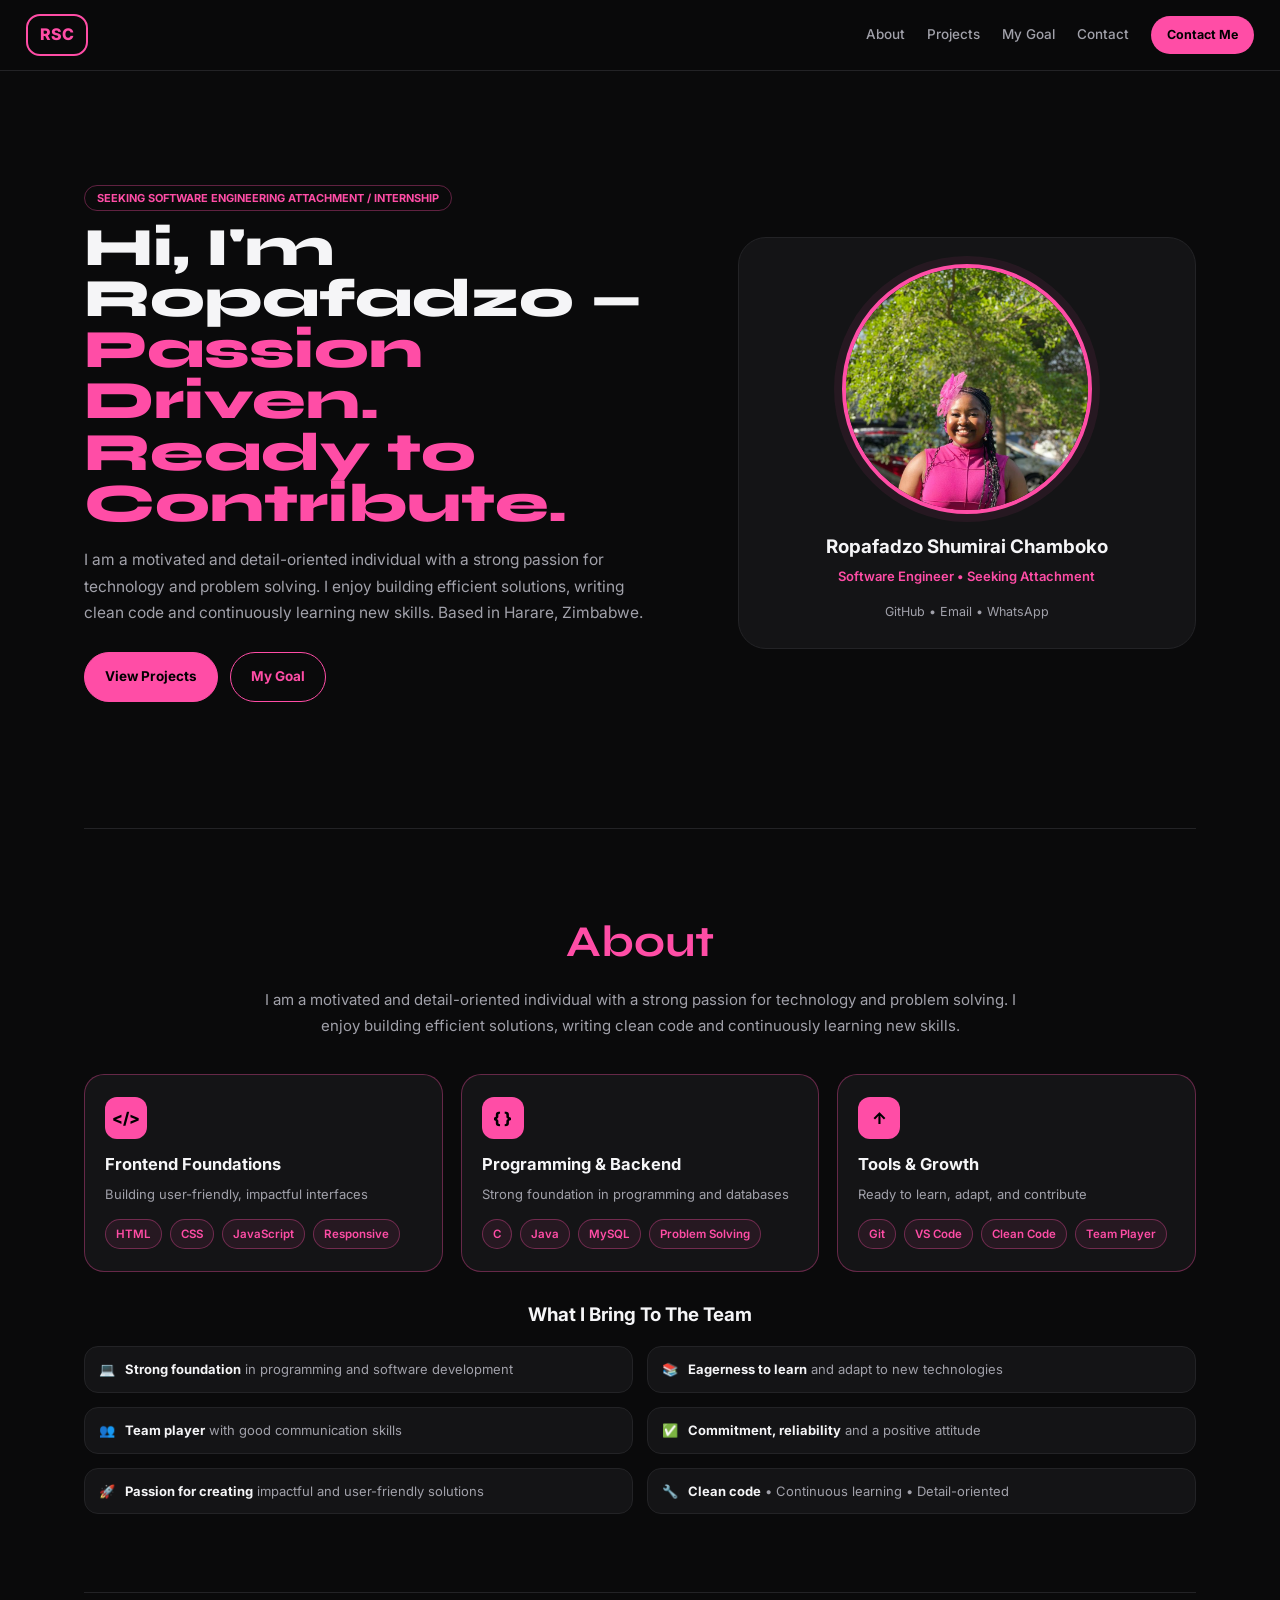
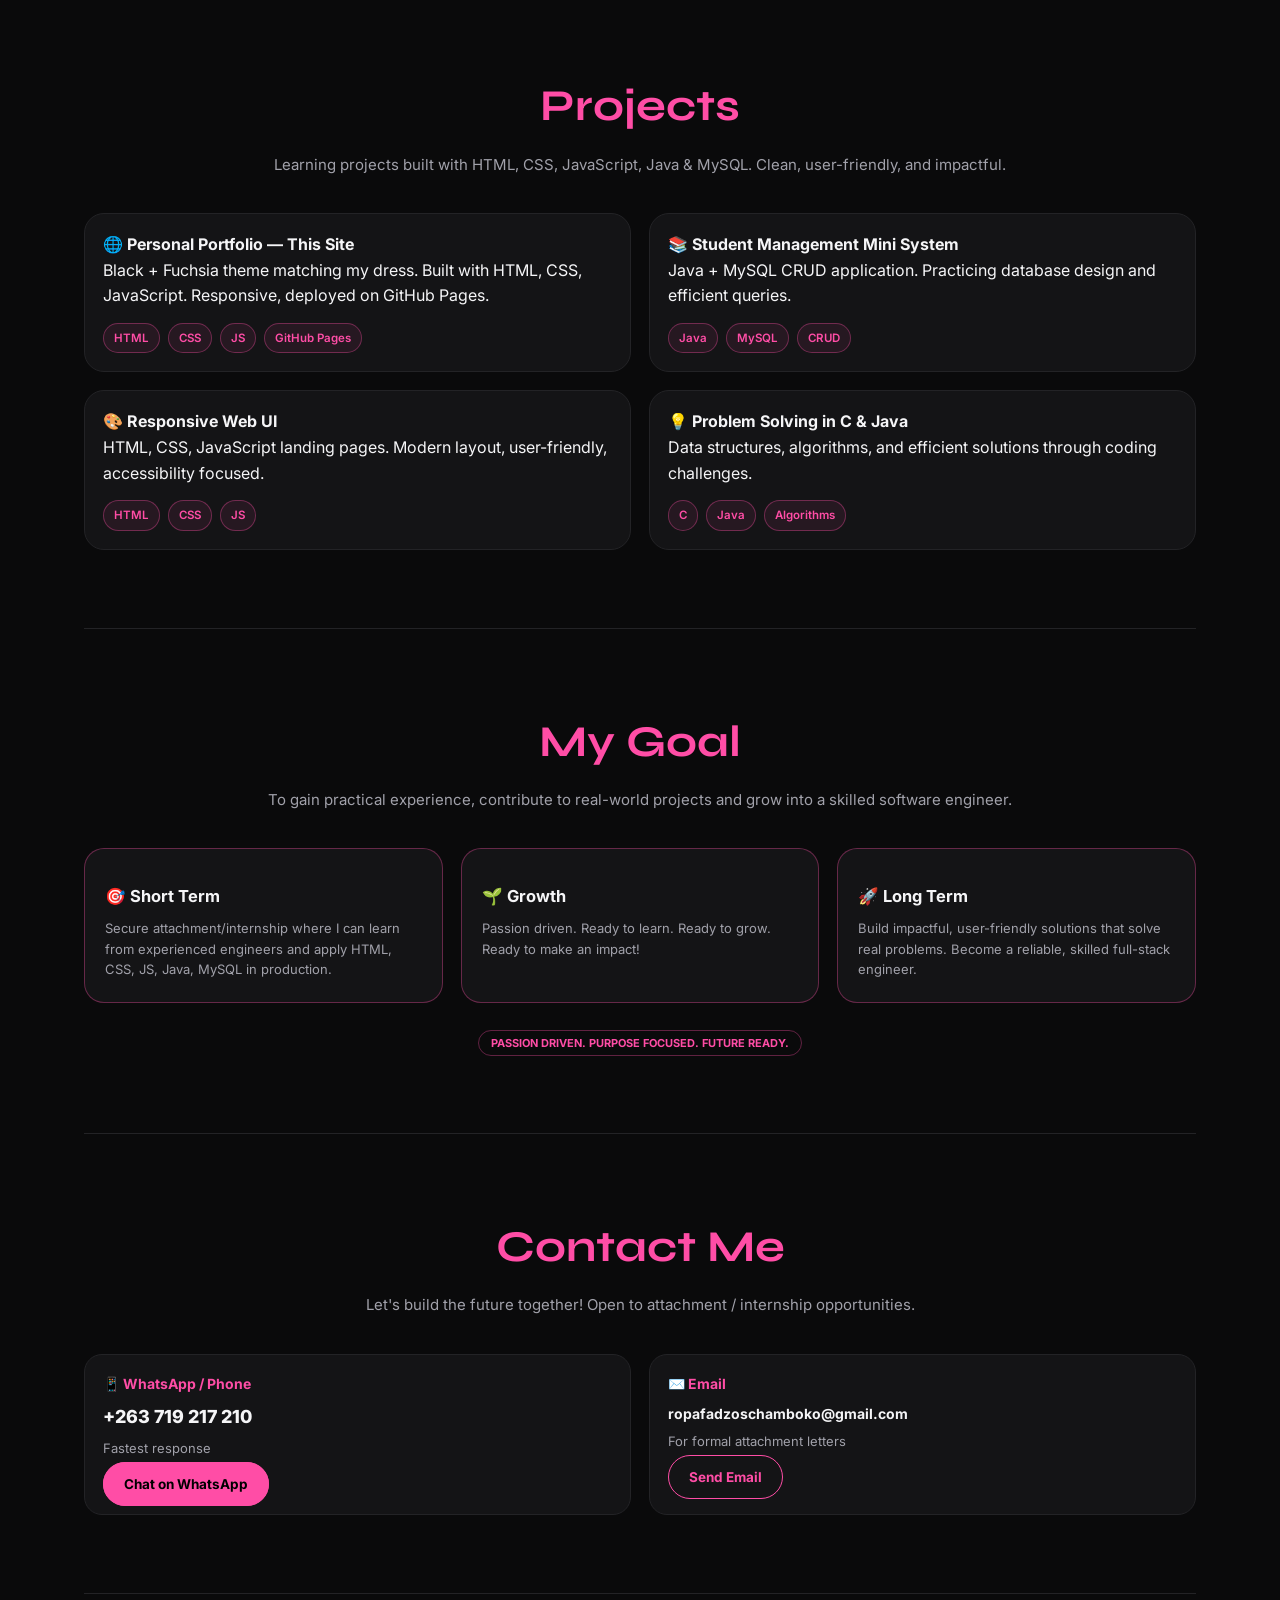
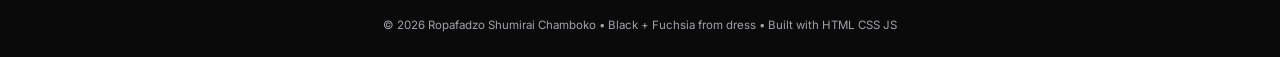
==== index.html @ fa3cd6c6 "full portfolio with CV" ====
<!DOCTYPE html>
<html lang="en">
<head>
<meta charset="UTF-8">
<meta name="viewport" content="width=device-width, initial-scale=1.0">
<title>Ropafadzo Shumirai Chamboko — Software Engineer</title>
<link href="https://fonts.googleapis.com/css2?family=Inter:wght@300;400;600;800&family=Syne:wght@700;800&display=swap" rel="stylesheet">
<style>
:root{--bg:#0a0a0b;--panel:#141416;--line:#232326;--text:#f5f5f7;--muted:#a1a1aa;--fuchsia:#ff4da6;--fuchsia-border:rgba(255,77,166,0.35)}
*{margin:0;padding:0;box-sizing:border-box}
html{scroll-behavior:smooth}
body{background:var(--bg);color:var(--text);font-family:'Inter',sans-serif;line-height:1.6}
a{color:inherit;text-decoration:none}
.top{position:fixed;top:0;left:0;right:0;z-index:50;display:flex;justify-content:space-between;align-items:center;padding:14px 26px;background:rgba(10,10,11,0.86);backdrop-filter:blur(16px);border-bottom:1px solid var(--line)}
.logo-box{border:2px solid var(--fuchsia);color:var(--fuchsia);padding:6px 12px;border-radius:14px;font-weight:800}
.nav{display:flex;gap:22px;align-items:center;color:var(--muted);font-size:13.5px;font-weight:500}
.nav a:hover{color:var(--text)}
.btn-fuchsia{background:var(--fuchsia);color:#000;padding:9px 16px;border-radius:999px;font-weight:700;font-size:12.5px}
.wrap{max-width:1160px;margin:0 auto;padding:0 24px}
.hero{min-height:92vh;padding:118px 0 60px;display:grid;grid-template-columns:1.15fr 0.85fr;gap:34px;align-items:center}
.h1{font-family:'Syne',sans-serif;font-size:54px;line-height:0.95;font-weight:800}
.h1 .acc{color:var(--fuchsia)}
.lead{color:var(--muted);margin:18px 0 26px;max-width:560px;font-size:15.5px;line-height:1.7}
.pill{border:1px solid var(--fuchsia-border);color:var(--fuchsia);padding:5px 12px;border-radius:999px;font-size:11px;font-weight:700}
.btn{padding:13px 20px;border-radius:999px;border:1.5px solid var(--fuchsia);font-weight:700;font-size:13.5px}
.btn-primary{background:var(--fuchsia);color:#000;border-color:var(--fuchsia)}
.btn-ghost{color:var(--fuchsia);background:transparent}
.profile-card{background:var(--panel);border:1px solid var(--line);border-radius:28px;padding:26px}
.avatar-wrap{display:flex;justify-content:center;margin-bottom:18px}
.avatar{width:250px;height:250px;border-radius:50%;border:4px solid var(--fuchsia);overflow:hidden;background:#1b1b1e;box-shadow:0 0 0 8px rgba(255,77,166,0.08)}
.avatar img{width:100%;height:100%;object-fit:cover;object-position:top center}
.card-name{text-align:center}
.card-name p{color:var(--fuchsia);font-size:13px;margin-top:4px;font-weight:600}
.section{padding:78px 0;border-top:1px solid var(--line)}
.sec-head{text-align:center;max-width:760px;margin:0 auto 36px}
.sec-head h2{font-family:'Syne',sans-serif;font-size:44px;color:var(--fuchsia)}
.sec-head p{color:var(--muted);margin-top:10px;font-size:15px;line-height:1.7}
.grid3{display:grid;grid-template-columns:repeat(3,1fr);gap:18px}
.card{background:var(--panel);border:1px solid var(--fuchsia-border);border-radius:20px;padding:22px 20px}
.card h3{font-size:16.5px;margin:12px 0 6px}
.card .sub{color:var(--muted);font-size:13px}
.tags{display:flex;flex-wrap:wrap;gap:8px;margin-top:14px}
.tags span{border:1px solid var(--fuchsia-border);background:rgba(255,77,166,0.08);color:var(--fuchsia);padding:5px 10px;border-radius:999px;font-size:11.5px;font-weight:600}
.icon{width:42px;height:42px;border-radius:12px;background:var(--fuchsia);color:#000;display:flex;align-items:center;justify-content:center;font-weight:800}
.list{display:grid;grid-template-columns:1fr 1fr;gap:14px;margin-top:16px}
.list-item{display:flex;gap:10px;background:var(--panel);border:1px solid var(--line);border-radius:14px;padding:12px 14px;font-size:13px;color:var(--muted)}
.list-item b{color:var(--text)}
.projects{display:grid;grid-template-columns:repeat(2,1fr);gap:18px;margin-top:22px}
.proj{background:var(--panel);border:1px solid var(--line);border-radius:20px}
.proj-body{padding:18px 18px}
.contact{display:grid;grid-template-columns:1fr 1fr;gap:18px;margin-top:10px}
.cbox{background:var(--panel);border:1px solid var(--line);border-radius:18px;padding:18px}
.cbox h4{font-size:14px;color:var(--fuchsia);margin-bottom:8px}
.footer{padding:22px 0;border-top:1px solid var(--line);color:var(--muted);font-size:11.5px;text-align:center}
@media(max-width:900px){.hero{grid-template-columns:1fr;padding-top:92px}.h1{font-size:36px}.grid3,.projects,.contact,.list{grid-template-columns:1fr}.nav a:not(.btn-fuchsia){display:none}.avatar{width:200px;height:200px}.sec-head h2{font-size:34px}}
</style>
</head>
<body>
<div class="top">
<div class="logo-box">RSC</div>
<div class="nav">
<a href="#about">About</a><a href="#projects">Projects</a><a href="#cv">My Goal</a><a href="#contact">Contact</a>
<a class="btn-fuchsia" href="#contact">Contact Me</a>
</div>
</div>
<div class="wrap">
<div class="hero" id="home">
<div>
<div style="margin-bottom:12px"><span class="pill">SEEKING SOFTWARE ENGINEERING ATTACHMENT / INTERNSHIP</span></div>
<h1 class="h1">Hi, I'm Ropafadzo —<br><span class="acc">Passion Driven.<br>Ready to Contribute.</span></h1>
<p class="lead">I am a motivated and detail-oriented individual with a strong passion for technology and problem solving. I enjoy building efficient solutions, writing clean code and continuously learning new skills. Based in Harare, Zimbabwe.</p>
<div style="display:flex;gap:12px"><a class="btn btn-primary" href="#projects">View Projects</a><a class="btn btn-ghost" href="#cv">My Goal</a></div>
</div>
<div class="profile-card">
<div class="avatar-wrap"><div class="avatar"><img src="profile.jpg" alt="Ropafadzo"></div></div>
<div class="card-name"><h3>Ropafadzo Shumirai Chamboko</h3><p>Software Engineer • Seeking Attachment</p></div>
<div style="text-align:center;margin-top:16px;font-size:12.5px;color:#a1a1aa"><a href="https://github.com/PyKittie">GitHub</a> • <a href="mailto:ropafadzoschamboko@gmail.com">Email</a> • <a href="https://wa.me/263719217210">WhatsApp</a></div>
</div>
</div>

<div class="section" id="about">
<div class="sec-head"><h2>About</h2><p>I am a motivated and detail-oriented individual with a strong passion for technology and problem solving. I enjoy building efficient solutions, writing clean code and continuously learning new skills.</p></div>
<div class="grid3">
<div class="card"><div class="icon">&lt;/&gt;</div><h3>Frontend Foundations</h3><div class="sub">Building user-friendly, impactful interfaces</div><div class="tags"><span>HTML</span><span>CSS</span><span>JavaScript</span><span>Responsive</span></div></div>
<div class="card"><div class="icon">{ }</div><h3>Programming & Backend</h3><div class="sub">Strong foundation in programming and databases</div><div class="tags"><span>C</span><span>Java</span><span>MySQL</span><span>Problem Solving</span></div></div>
<div class="card"><div class="icon">↑</div><h3>Tools & Growth</h3><div class="sub">Ready to learn, adapt, and contribute</div><div class="tags"><span>Git</span><span>VS Code</span><span>Clean Code</span><span>Team Player</span></div></div>
</div>
<div style="margin-top:28px"><h3 style="text-align:center;margin-bottom:14px">What I Bring To The Team</h3><div class="list">
<div class="list-item">💻 <div><b>Strong foundation</b> in programming and software development</div></div>
<div class="list-item">📚 <div><b>Eagerness to learn</b> and adapt to new technologies</div></div>
<div class="list-item">👥 <div><b>Team player</b> with good communication skills</div></div>
<div class="list-item">✅ <div><b>Commitment, reliability</b> and a positive attitude</div></div>
<div class="list-item">🚀 <div><b>Passion for creating</b> impactful and user-friendly solutions</div></div>
<div class="list-item">🔧 <div><b>Clean code</b> • Continuous learning • Detail-oriented</div></div>
</div></div>
</div>

<div class="section" id="projects">
<div class="sec-head"><h2>Projects</h2><p>Learning projects built with HTML, CSS, JavaScript, Java & MySQL. Clean, user-friendly, and impactful.</p></div>
<div class="projects">
<div class="proj"><div class="proj-body"><h4>🌐 Personal Portfolio — This Site</h4><p>Black + Fuchsia theme matching my dress. Built with HTML, CSS, JavaScript. Responsive, deployed on GitHub Pages.</p><div class="tags"><span>HTML</span><span>CSS</span><span>JS</span><span>GitHub Pages</span></div></div></div>
<div class="proj"><div class="proj-body"><h4>📚 Student Management Mini System</h4><p>Java + MySQL CRUD application. Practicing database design and efficient queries.</p><div class="tags"><span>Java</span><span>MySQL</span><span>CRUD</span></div></div></div>
<div class="proj"><div class="proj-body"><h4>🎨 Responsive Web UI</h4><p>HTML, CSS, JavaScript landing pages. Modern layout, user-friendly, accessibility focused.</p><div class="tags"><span>HTML</span><span>CSS</span><span>JS</span></div></div></div>
<div class="proj"><div class="proj-body"><h4>💡 Problem Solving in C & Java</h4><p>Data structures, algorithms, and efficient solutions through coding challenges.</p><div class="tags"><span>C</span><span>Java</span><span>Algorithms</span></div></div></div>
</div>
</div>

<div class="section" id="cv">
<div class="sec-head"><h2>My Goal</h2><p>To gain practical experience, contribute to real-world projects and grow into a skilled software engineer.</p></div>
<div class="grid3">
<div class="card"><h3>🎯 Short Term</h3><div class="sub" style="margin-top:8px">Secure attachment/internship where I can learn from experienced engineers and apply HTML, CSS, JS, Java, MySQL in production.</div></div>
<div class="card"><h3>🌱 Growth</h3><div class="sub" style="margin-top:8px">Passion driven. Ready to learn. Ready to grow. Ready to make an impact!</div></div>
<div class="card"><h3>🚀 Long Term</h3><div class="sub" style="margin-top:8px">Build impactful, user-friendly solutions that solve real problems. Become a reliable, skilled full-stack engineer.</div></div>
</div>
<div style="text-align:center;margin-top:26px"><span class="pill">PASSION DRIVEN. PURPOSE FOCUSED. FUTURE READY.</span></div>
</div>

<div class="section" id="contact">
<div class="sec-head"><h2>Contact Me</h2><p>Let's build the future together! Open to attachment / internship opportunities.</p></div>
<div class="contact">
<div class="cbox"><h4>📱 WhatsApp / Phone</h4><p style="font-size:18px;font-weight:800">+263 719 217 210</p><p style="color:#a1a1aa;font-size:13px;margin-top:6px">Fastest response</p><div style="margin-top:12px"><a class="btn btn-primary" href="https://wa.me/263719217210" target="_blank">Chat on WhatsApp</a></div></div>
<div class="cbox"><h4>✉️ Email</h4><p style="font-size:14px;font-weight:700;word-break:break-all">ropafadzoschamboko@gmail.com</p><p style="color:#a1a1aa;font-size:13px;margin-top:6px">For formal attachment letters</p><div style="margin-top:12px"><a class="btn btn-ghost" href="mailto:ropafadzoschamboko@gmail.com">Send Email</a></div></div>
</div>
</div>

<div class="footer">© 2026 Ropafadzo Shumirai Chamboko • Black + Fuchsia from dress • Built with HTML CSS JS</div>
</div>
</body>
</html>
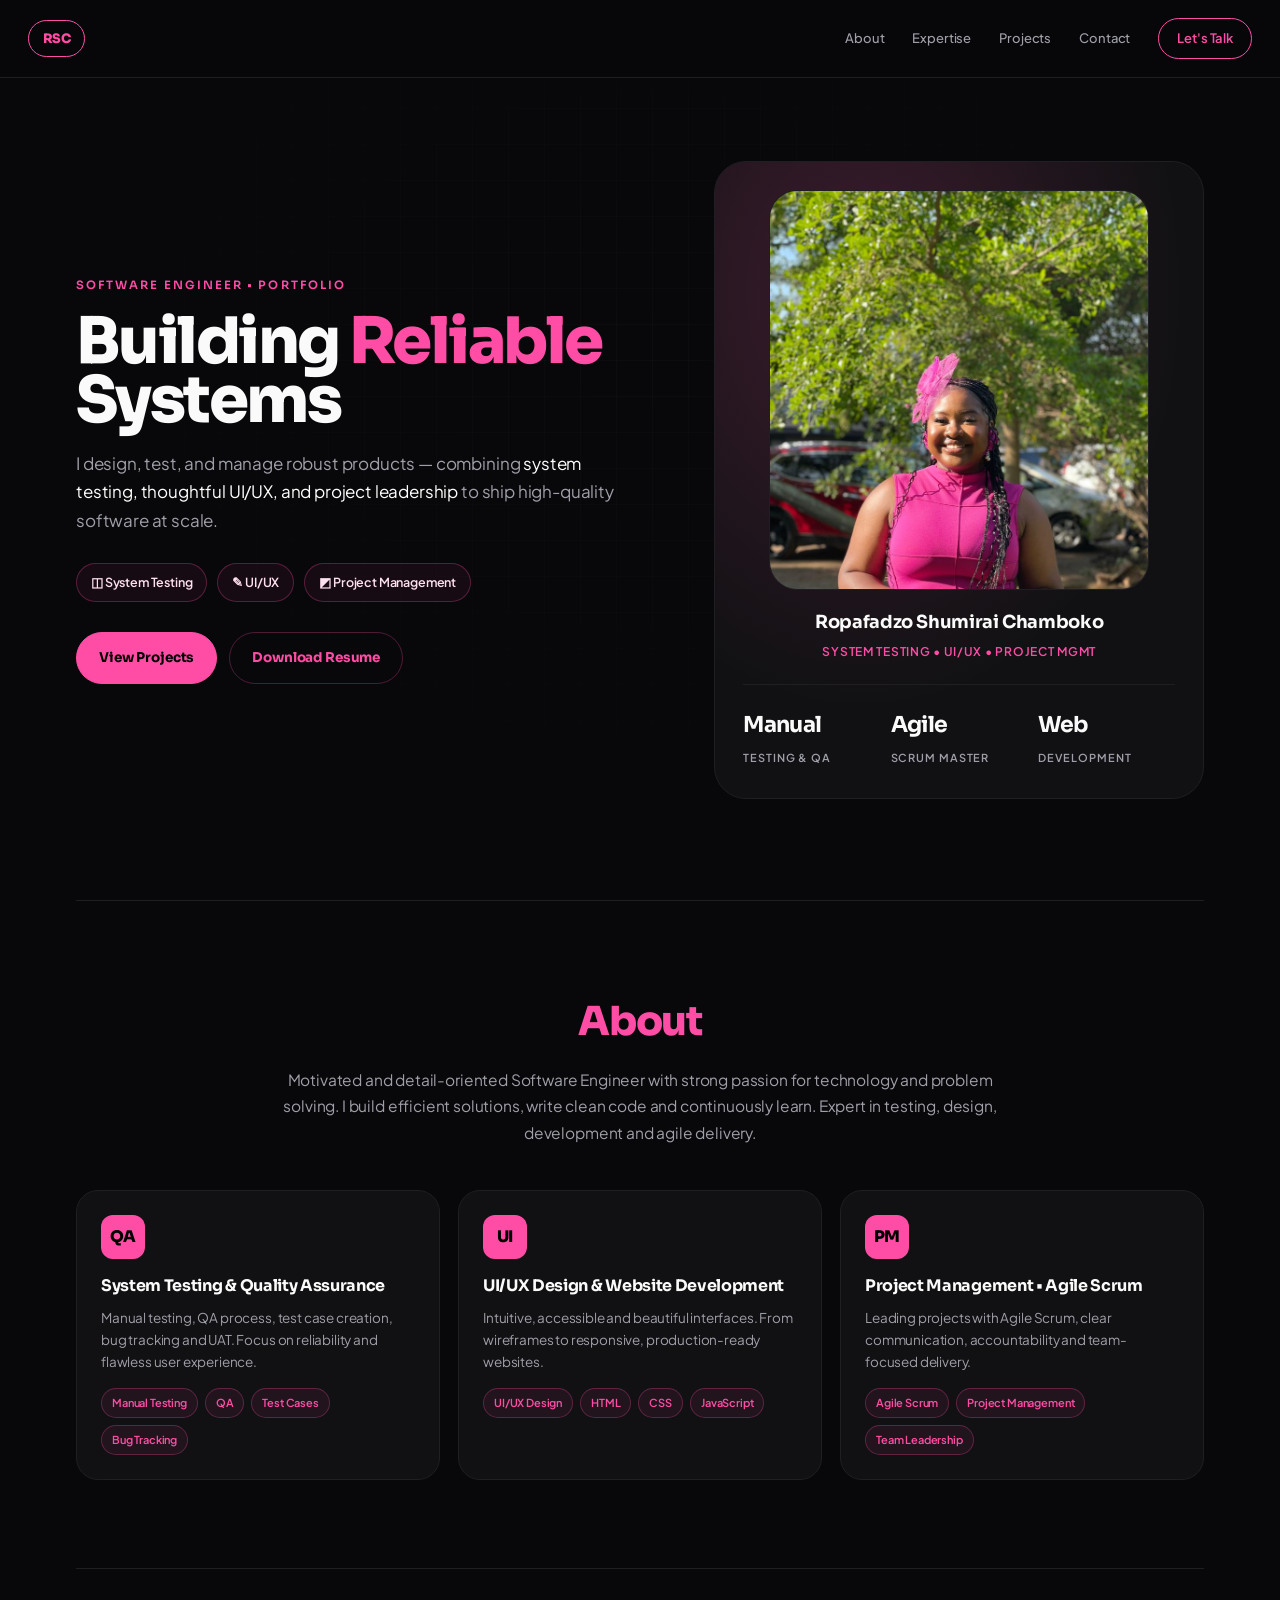
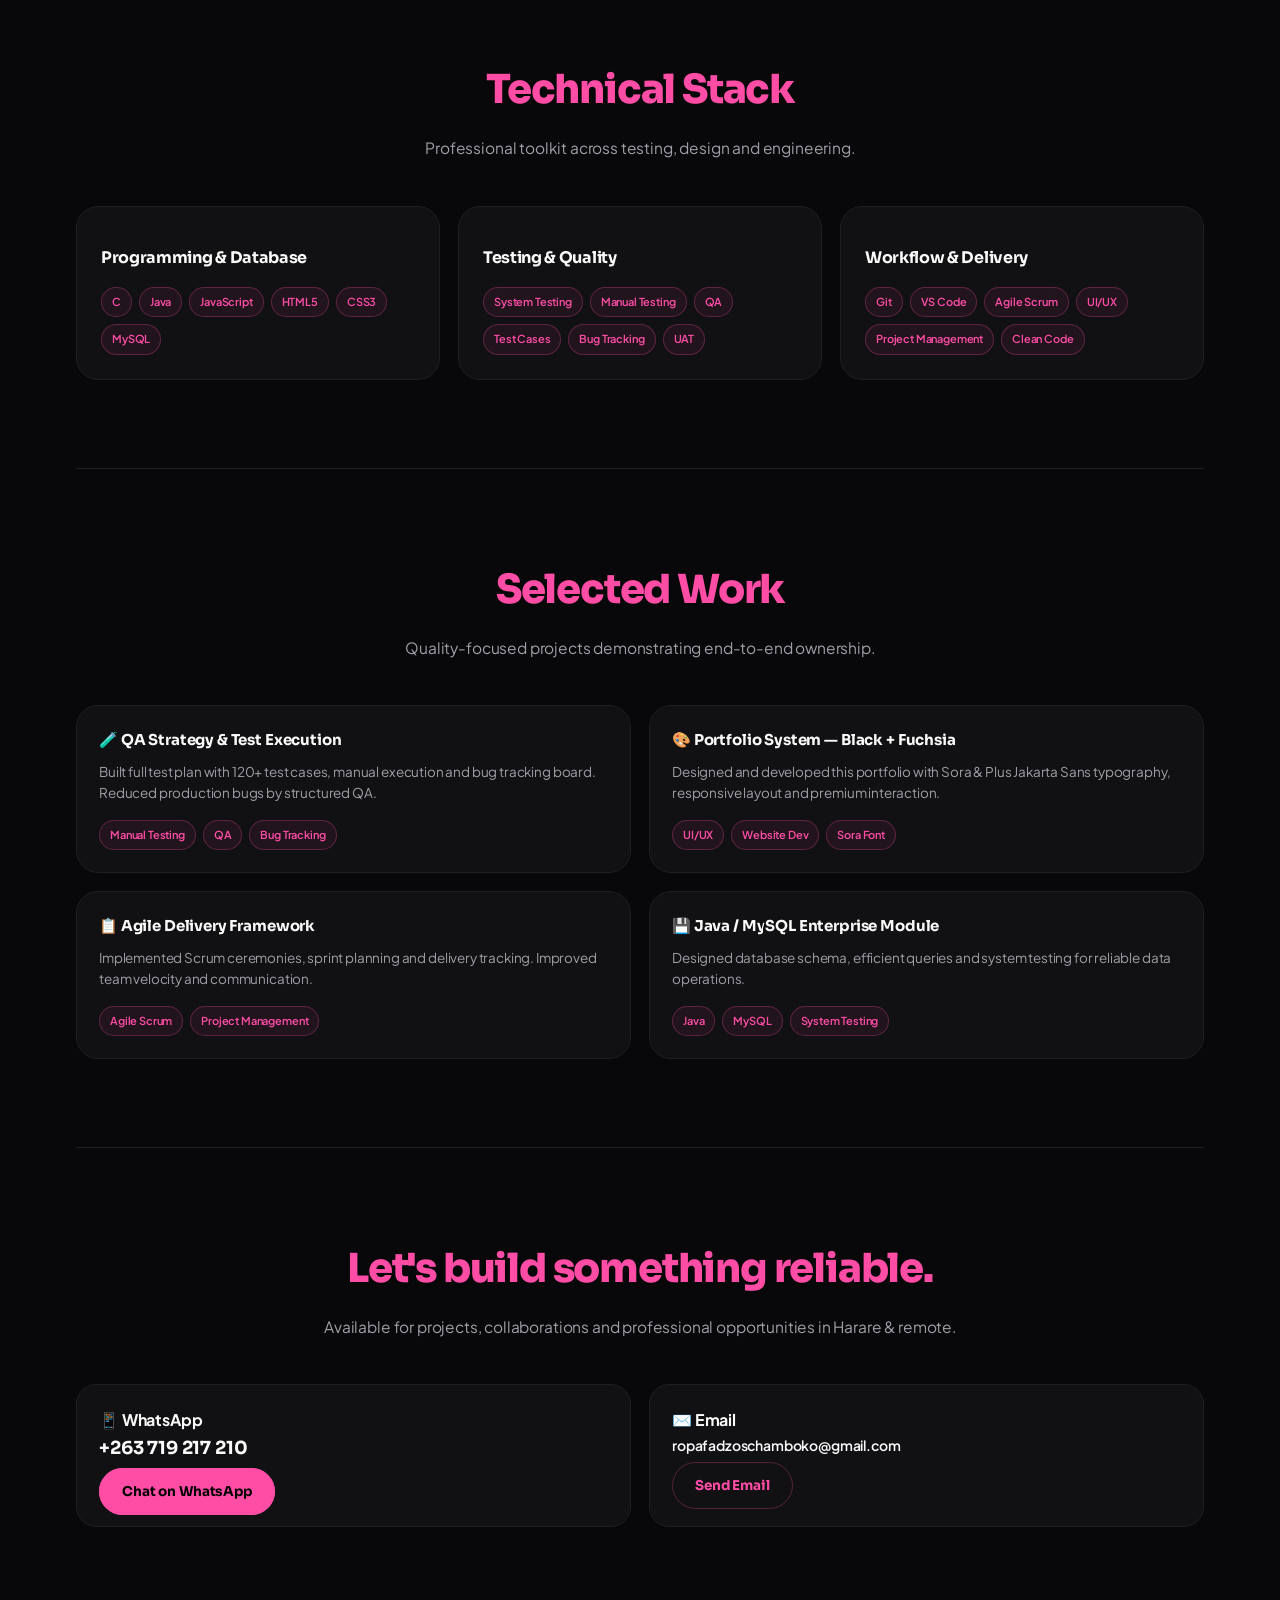
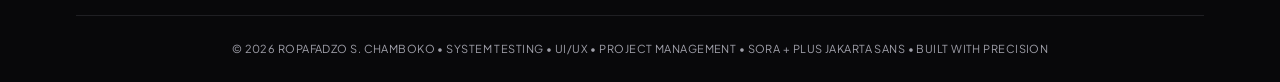
==== commit b260a771: "expert portfolio same colors" ====
--- a/index.html
+++ b/index.html
@@ -1,129 +1,108 @@
 <!DOCTYPE html>
 <html lang="en">
 <head>
-<meta charset="UTF-8">
-<meta name="viewport" content="width=device-width, initial-scale=1.0">
-<title>Ropafadzo Shumirai Chamboko — Software Engineer</title>
-<link href="https://fonts.googleapis.com/css2?family=Inter:wght@300;400;600;800&family=Syne:wght@700;800&display=swap" rel="stylesheet">
+<meta charset="UTF-8"><meta name="viewport" content="width=device-width, initial-scale=1.0">
+<title>Ropafadzo Chamboko — Software Engineer | System Testing • UI/UX • Project Management</title>
+<link href="https://fonts.googleapis.com/css2?family=Sora:wght@400;600;700;800&family=Plus+Jakarta+Sans:wght@400;500;600&display=swap" rel="stylesheet">
 <style>
-:root{--bg:#0a0a0b;--panel:#141416;--line:#232326;--text:#f5f5f7;--muted:#a1a1aa;--fuchsia:#ff4da6;--fuchsia-border:rgba(255,77,166,0.35)}
-*{margin:0;padding:0;box-sizing:border-box}
-html{scroll-behavior:smooth}
-body{background:var(--bg);color:var(--text);font-family:'Inter',sans-serif;line-height:1.6}
+:root{--bg:#08080a;--panel:#111113;--panel2:#18181b;--line:#1f1f23;--text:#fafafa;--muted:#9f9fa9;--fuchsia:#ff4da6;--fuchsia2:#ff2f96;--fuchsia-border:rgba(255,77,166,0.28)}
+*{margin:0;padding:0;box-sizing:border-box}html{scroll-behavior:smooth}
+body{background:var(--bg);color:var(--text);font-family:'Plus Jakarta Sans',sans-serif;letter-spacing:-0.01em;line-height:1.65}
 a{color:inherit;text-decoration:none}
-.top{position:fixed;top:0;left:0;right:0;z-index:50;display:flex;justify-content:space-between;align-items:center;padding:14px 26px;background:rgba(10,10,11,0.86);backdrop-filter:blur(16px);border-bottom:1px solid var(--line)}
-.logo-box{border:2px solid var(--fuchsia);color:var(--fuchsia);padding:6px 12px;border-radius:14px;font-weight:800}
-.nav{display:flex;gap:22px;align-items:center;color:var(--muted);font-size:13.5px;font-weight:500}
-.nav a:hover{color:var(--text)}
-.btn-fuchsia{background:var(--fuchsia);color:#000;padding:9px 16px;border-radius:999px;font-weight:700;font-size:12.5px}
-.wrap{max-width:1160px;margin:0 auto;padding:0 24px}
-.hero{min-height:92vh;padding:118px 0 60px;display:grid;grid-template-columns:1.15fr 0.85fr;gap:34px;align-items:center}
-.h1{font-family:'Syne',sans-serif;font-size:54px;line-height:0.95;font-weight:800}
-.h1 .acc{color:var(--fuchsia)}
-.lead{color:var(--muted);margin:18px 0 26px;max-width:560px;font-size:15.5px;line-height:1.7}
-.pill{border:1px solid var(--fuchsia-border);color:var(--fuchsia);padding:5px 12px;border-radius:999px;font-size:11px;font-weight:700}
-.btn{padding:13px 20px;border-radius:999px;border:1.5px solid var(--fuchsia);font-weight:700;font-size:13.5px}
-.btn-primary{background:var(--fuchsia);color:#000;border-color:var(--fuchsia)}
-.btn-ghost{color:var(--fuchsia);background:transparent}
-.profile-card{background:var(--panel);border:1px solid var(--line);border-radius:28px;padding:26px}
-.avatar-wrap{display:flex;justify-content:center;margin-bottom:18px}
-.avatar{width:250px;height:250px;border-radius:50%;border:4px solid var(--fuchsia);overflow:hidden;background:#1b1b1e;box-shadow:0 0 0 8px rgba(255,77,166,0.08)}
-.avatar img{width:100%;height:100%;object-fit:cover;object-position:top center}
-.card-name{text-align:center}
-.card-name p{color:var(--fuchsia);font-size:13px;margin-top:4px;font-weight:600}
-.section{padding:78px 0;border-top:1px solid var(--line)}
-.sec-head{text-align:center;max-width:760px;margin:0 auto 36px}
-.sec-head h2{font-family:'Syne',sans-serif;font-size:44px;color:var(--fuchsia)}
-.sec-head p{color:var(--muted);margin-top:10px;font-size:15px;line-height:1.7}
+.top{position:fixed;inset:0 0 auto 0;z-index:50;display:flex;justify-content:space-between;align-items:center;padding:18px 28px;background:rgba(8,8,10,0.8);backdrop-filter:blur(20px);border-bottom:1px solid var(--line)}
+.logo{font-family:'Sora',sans-serif;font-weight:800;letter-spacing:-0.04em;border:1.6px solid var(--fuchsia);color:var(--fuchsia);padding:7px 14px;border-radius:999px;font-size:13px}
+.nav{display:flex;gap:28px;align-items:center;color:var(--muted);font-size:13px;font-weight:500;letter-spacing:-0.01em}
+.nav a:hover{color:var(--text)}.cta{border:1px solid var(--fuchsia);color:var(--fuchsia);padding:9px 18px;border-radius:999px;font-weight:600;transition:.2s}.cta:hover{background:var(--fuchsia);color:#000}
+.wrap{max-width:1180px;margin:0 auto;padding:0 26px}
+.hero{position:relative;min-height:100vh;padding:140px 0 80px;display:grid;grid-template-columns:1.1fr 0.9fr;gap:40px;align-items:center;overflow:hidden}
+.hero::before{content:'';position:absolute;inset:0;background:linear-gradient(rgba(255,255,255,0.02) 1px, transparent 1px), linear-gradient(90deg, rgba(255,255,255,0.02) 1px, transparent 1px);background-size:36px 36px;mask-image:radial-gradient(60% 60% at 50% 40%, black, transparent);pointer-events:none}
+.kicker{color:var(--fuchsia);font-family:'Sora',sans-serif;font-size:11.5px;letter-spacing:0.18em;font-weight:600;text-transform:uppercase}
+.h1{font-family:'Sora',sans-serif;font-weight:800;font-size:64px;line-height:0.92;letter-spacing:-0.04em;margin:18px 0 18px}.h1 em{font-style:normal;color:var(--fuchsia)}
+.lead{color:var(--muted);font-size:17px;line-height:1.7;max-width:560px;font-weight:400}
+.pills{display:flex;gap:10px;flex-wrap:wrap;margin:28px 0 30px}
+.pill{display:flex;align-items:center;gap:8px;border:1px solid var(--fuchsia-border);background:rgba(255,77,166,0.06);color:#ffe0ee;padding:8px 14px;border-radius:999px;font-size:12.5px;font-weight:600}
+.btns{display:flex;gap:12px;flex-wrap:wrap}
+.btn{font-family:'Sora',sans-serif;padding:14px 22px;border-radius:999px;font-weight:700;font-size:13.5px;letter-spacing:-0.01em;transition:.2s;cursor:pointer}
+.btn-p{background:var(--fuchsia);color:#000;border:1px solid var(--fuchsia)}.btn-p:hover{background:#ff7ab8}
+.btn-g{border:1px solid var(--fuchsia-border);color:var(--fuchsia);background:transparent}.btn-g:hover{background:rgba(255,77,166,0.08)}
+.profile{position:relative;background:radial-gradient(120% 120% at 30% 20%, rgba(255,77,166,0.18), transparent 55%), var(--panel);border:1px solid var(--line);border-radius:32px;padding:28px;overflow:hidden}
+.avatar{width:100%;aspect-ratio:0.95;max-width:380px;margin:0 auto;border-radius:28px;border:1px solid var(--line);overflow:hidden;background:#18181b}
+.avatar img{width:100%;height:100%;object-fit:cover;object-position:top}
+.meta{display:grid;grid-template-columns:repeat(3,1fr);gap:10px;margin-top:22px;padding-top:22px;border-top:1px solid var(--line)}
+.meta b{font-family:'Sora',sans-serif;font-size:22px;letter-spacing:-0.03em}.meta span{color:var(--muted);font-size:11px;letter-spacing:0.08em;text-transform:uppercase;font-weight:600}
+.section{padding:88px 0;border-top:1px solid var(--line)}
+.head{max-width:720px;margin:0 auto 44px;text-align:center}
+.head h2{font-family:'Sora',sans-serif;font-size:40px;letter-spacing:-0.03em;color:var(--fuchsia);font-weight:800}.head p{color:var(--muted);margin-top:12px;font-size:15.5px;line-height:1.7}
 .grid3{display:grid;grid-template-columns:repeat(3,1fr);gap:18px}
-.card{background:var(--panel);border:1px solid var(--fuchsia-border);border-radius:20px;padding:22px 20px}
-.card h3{font-size:16.5px;margin:12px 0 6px}
-.card .sub{color:var(--muted);font-size:13px}
-.tags{display:flex;flex-wrap:wrap;gap:8px;margin-top:14px}
-.tags span{border:1px solid var(--fuchsia-border);background:rgba(255,77,166,0.08);color:var(--fuchsia);padding:5px 10px;border-radius:999px;font-size:11.5px;font-weight:600}
-.icon{width:42px;height:42px;border-radius:12px;background:var(--fuchsia);color:#000;display:flex;align-items:center;justify-content:center;font-weight:800}
-.list{display:grid;grid-template-columns:1fr 1fr;gap:14px;margin-top:16px}
-.list-item{display:flex;gap:10px;background:var(--panel);border:1px solid var(--line);border-radius:14px;padding:12px 14px;font-size:13px;color:var(--muted)}
-.list-item b{color:var(--text)}
-.projects{display:grid;grid-template-columns:repeat(2,1fr);gap:18px;margin-top:22px}
-.proj{background:var(--panel);border:1px solid var(--line);border-radius:20px}
-.proj-body{padding:18px 18px}
-.contact{display:grid;grid-template-columns:1fr 1fr;gap:18px;margin-top:10px}
-.cbox{background:var(--panel);border:1px solid var(--line);border-radius:18px;padding:18px}
-.cbox h4{font-size:14px;color:var(--fuchsia);margin-bottom:8px}
-.footer{padding:22px 0;border-top:1px solid var(--line);color:var(--muted);font-size:11.5px;text-align:center}
-@media(max-width:900px){.hero{grid-template-columns:1fr;padding-top:92px}.h1{font-size:36px}.grid3,.projects,.contact,.list{grid-template-columns:1fr}.nav a:not(.btn-fuchsia){display:none}.avatar{width:200px;height:200px}.sec-head h2{font-size:34px}}
-</style>
-</head>
+.card{background:var(--panel);border:1px solid var(--line);border-radius:22px;padding:24px;transition:.25s}
+.card:hover{border-color:var(--fuchsia-border);transform:translateY(-2px)}
+.card h3{font-family:'Sora',sans-serif;font-size:16px;letter-spacing:-0.02em;margin:14px 0 8px}
+.sub{color:var(--muted);font-size:13.5px;line-height:1.6}
+.tags{display:flex;flex-wrap:wrap;gap:7px;margin-top:16px}
+.tags span{border:1px solid var(--fuchsia-border);background:rgba(255,77,166,0.07);color:var(--fuchsia);padding:5px 10px;border-radius:999px;font-size:11px;font-weight:600}
+.icon{width:44px;height:44px;border-radius:12px;background:var(--fuchsia);color:#000;display:grid;place-items:center;font-family:'Sora',sans-serif;font-weight:800}
+.projects{display:grid;grid-template-columns:repeat(2,1fr);gap:18px}
+.proj{background:var(--panel);border:1px solid var(--line);border-radius:22px;padding:22px}
+.proj h4{font-family:'Sora',sans-serif;font-size:15px;letter-spacing:-0.01em}.proj p{color:var(--muted);font-size:13.5px;margin:8px 0 14px;line-height:1.6}
+.contact{display:grid;grid-template-columns:1fr 1fr;gap:18px}
+.cbox{background:var(--panel);border:1px solid var(--line);border-radius:20px;padding:22px}
+.footer{padding:24px 0;border-top:1px solid var(--line);color:var(--muted);font-size:11px;text-align:center;letter-spacing:0.04em}
+@media(max-width:900px){.hero{grid-template-columns:1fr;padding-top:110px}.h1{font-size:40px}.grid3,.projects,.contact{grid-template-columns:1fr}.nav a:not(.cta){display:none}.head h2{font-size:30px}}
+</style></head>
 <body>
-<div class="top">
-<div class="logo-box">RSC</div>
-<div class="nav">
-<a href="#about">About</a><a href="#projects">Projects</a><a href="#cv">My Goal</a><a href="#contact">Contact</a>
-<a class="btn-fuchsia" href="#contact">Contact Me</a>
-</div>
-</div>
+<div class="top"><div class="logo">RSC</div><div class="nav"><a href="#about">About</a><a href="#expertise">Expertise</a><a href="#projects">Projects</a><a href="#contact">Contact</a><a class="cta" href="#contact">Let's Talk</a></div></div>
 <div class="wrap">
 <div class="hero" id="home">
 <div>
-<div style="margin-bottom:12px"><span class="pill">SEEKING SOFTWARE ENGINEERING ATTACHMENT / INTERNSHIP</span></div>
-<h1 class="h1">Hi, I'm Ropafadzo —<br><span class="acc">Passion Driven.<br>Ready to Contribute.</span></h1>
-<p class="lead">I am a motivated and detail-oriented individual with a strong passion for technology and problem solving. I enjoy building efficient solutions, writing clean code and continuously learning new skills. Based in Harare, Zimbabwe.</p>
-<div style="display:flex;gap:12px"><a class="btn btn-primary" href="#projects">View Projects</a><a class="btn btn-ghost" href="#cv">My Goal</a></div>
+<div class="kicker">Software Engineer • Portfolio</div>
+<h1 class="h1">Building <em>Reliable</em><br>Systems</h1>
+<p class="lead">I design, test, and manage robust products — combining <span style="color:#fff">system testing, thoughtful UI/UX, and project leadership</span> to ship high-quality software at scale.</p>
+<div class="pills"><span class="pill">◫ System Testing</span><span class="pill">✎ UI/UX</span><span class="pill">◩ Project Management</span></div>
+<div class="btns"><a class="btn btn-p" href="#projects">View Projects</a><a class="btn btn-g" href="mailto:ropafadzoschamboko@gmail.com">Download Resume</a></div>
 </div>
-<div class="profile-card">
-<div class="avatar-wrap"><div class="avatar"><img src="profile.jpg" alt="Ropafadzo"></div></div>
-<div class="card-name"><h3>Ropafadzo Shumirai Chamboko</h3><p>Software Engineer • Seeking Attachment</p></div>
-<div style="text-align:center;margin-top:16px;font-size:12.5px;color:#a1a1aa"><a href="https://github.com/PyKittie">GitHub</a> • <a href="mailto:ropafadzoschamboko@gmail.com">Email</a> • <a href="https://wa.me/263719217210">WhatsApp</a></div>
+<div class="profile">
+<div class="avatar"><img src="profile.jpg" alt="Ropafadzo Chamboko"></div>
+<div style="text-align:center;margin-top:18px"><h3 style="font-family:Sora;font-size:18px;letter-spacing:-0.02em">Ropafadzo Shumirai Chamboko</h3><p style="color:var(--fuchsia);font-size:12px;margin-top:4px;font-weight:600;letter-spacing:0.06em;text-transform:uppercase">System Testing • UI/UX • Project Mgmt</p></div>
+<div class="meta"><div><b>Manual</b><br><span>Testing & QA</span></div><div><b>Agile</b><br><span>Scrum Master</span></div><div><b>Web</b><br><span>Development</span></div></div>
 </div>
 </div>
 
 <div class="section" id="about">
-<div class="sec-head"><h2>About</h2><p>I am a motivated and detail-oriented individual with a strong passion for technology and problem solving. I enjoy building efficient solutions, writing clean code and continuously learning new skills.</p></div>
+<div class="head"><h2>About</h2><p>Motivated and detail-oriented Software Engineer with strong passion for technology and problem solving. I build efficient solutions, write clean code and continuously learn. Expert in testing, design, development and agile delivery.</p></div>
 <div class="grid3">
-<div class="card"><div class="icon">&lt;/&gt;</div><h3>Frontend Foundations</h3><div class="sub">Building user-friendly, impactful interfaces</div><div class="tags"><span>HTML</span><span>CSS</span><span>JavaScript</span><span>Responsive</span></div></div>
-<div class="card"><div class="icon">{ }</div><h3>Programming & Backend</h3><div class="sub">Strong foundation in programming and databases</div><div class="tags"><span>C</span><span>Java</span><span>MySQL</span><span>Problem Solving</span></div></div>
-<div class="card"><div class="icon">↑</div><h3>Tools & Growth</h3><div class="sub">Ready to learn, adapt, and contribute</div><div class="tags"><span>Git</span><span>VS Code</span><span>Clean Code</span><span>Team Player</span></div></div>
+<div class="card"><div class="icon">QA</div><h3>System Testing & Quality Assurance</h3><div class="sub">Manual testing, QA process, test case creation, bug tracking and UAT. Focus on reliability and flawless user experience.</div><div class="tags"><span>Manual Testing</span><span>QA</span><span>Test Cases</span><span>Bug Tracking</span></div></div>
+<div class="card"><div class="icon">UI</div><h3>UI/UX Design & Website Development</h3><div class="sub">Intuitive, accessible and beautiful interfaces. From wireframes to responsive, production-ready websites.</div><div class="tags"><span>UI/UX Design</span><span>HTML</span><span>CSS</span><span>JavaScript</span></div></div>
+<div class="card"><div class="icon">PM</div><h3>Project Management • Agile Scrum</h3><div class="sub">Leading projects with Agile Scrum, clear communication, accountability and team-focused delivery.</div><div class="tags"><span>Agile Scrum</span><span>Project Management</span><span>Team Leadership</span></div></div>
 </div>
-<div style="margin-top:28px"><h3 style="text-align:center;margin-bottom:14px">What I Bring To The Team</h3><div class="list">
-<div class="list-item">💻 <div><b>Strong foundation</b> in programming and software development</div></div>
-<div class="list-item">📚 <div><b>Eagerness to learn</b> and adapt to new technologies</div></div>
-<div class="list-item">👥 <div><b>Team player</b> with good communication skills</div></div>
-<div class="list-item">✅ <div><b>Commitment, reliability</b> and a positive attitude</div></div>
-<div class="list-item">🚀 <div><b>Passion for creating</b> impactful and user-friendly solutions</div></div>
-<div class="list-item">🔧 <div><b>Clean code</b> • Continuous learning • Detail-oriented</div></div>
-</div></div>
+</div>
+
+<div class="section" id="expertise">
+<div class="head"><h2>Technical Stack</h2><p>Professional toolkit across testing, design and engineering.</p></div>
+<div class="grid3">
+<div class="card"><h3>Programming & Database</h3><div class="tags"><span>C</span><span>Java</span><span>JavaScript</span><span>HTML5</span><span>CSS3</span><span>MySQL</span></div></div>
+<div class="card"><h3>Testing & Quality</h3><div class="tags"><span>System Testing</span><span>Manual Testing</span><span>QA</span><span>Test Cases</span><span>Bug Tracking</span><span>UAT</span></div></div>
+<div class="card"><h3>Workflow & Delivery</h3><div class="tags"><span>Git</span><span>VS Code</span><span>Agile Scrum</span><span>UI/UX</span><span>Project Management</span><span>Clean Code</span></div></div>
+</div>
 </div>
 
 <div class="section" id="projects">
-<div class="sec-head"><h2>Projects</h2><p>Learning projects built with HTML, CSS, JavaScript, Java & MySQL. Clean, user-friendly, and impactful.</p></div>
+<div class="head"><h2>Selected Work</h2><p>Quality-focused projects demonstrating end-to-end ownership.</p></div>
 <div class="projects">
-<div class="proj"><div class="proj-body"><h4>🌐 Personal Portfolio — This Site</h4><p>Black + Fuchsia theme matching my dress. Built with HTML, CSS, JavaScript. Responsive, deployed on GitHub Pages.</p><div class="tags"><span>HTML</span><span>CSS</span><span>JS</span><span>GitHub Pages</span></div></div></div>
-<div class="proj"><div class="proj-body"><h4>📚 Student Management Mini System</h4><p>Java + MySQL CRUD application. Practicing database design and efficient queries.</p><div class="tags"><span>Java</span><span>MySQL</span><span>CRUD</span></div></div></div>
-<div class="proj"><div class="proj-body"><h4>🎨 Responsive Web UI</h4><p>HTML, CSS, JavaScript landing pages. Modern layout, user-friendly, accessibility focused.</p><div class="tags"><span>HTML</span><span>CSS</span><span>JS</span></div></div></div>
-<div class="proj"><div class="proj-body"><h4>💡 Problem Solving in C & Java</h4><p>Data structures, algorithms, and efficient solutions through coding challenges.</p><div class="tags"><span>C</span><span>Java</span><span>Algorithms</span></div></div></div>
+<div class="proj"><h4>🧪 QA Strategy & Test Execution</h4><p>Built full test plan with 120+ test cases, manual execution and bug tracking board. Reduced production bugs by structured QA.</p><div class="tags"><span>Manual Testing</span><span>QA</span><span>Bug Tracking</span></div></div>
+<div class="proj"><h4>🎨 Portfolio System — Black + Fuchsia</h4><p>Designed and developed this portfolio with Sora & Plus Jakarta Sans typography, responsive layout and premium interaction.</p><div class="tags"><span>UI/UX</span><span>Website Dev</span><span>Sora Font</span></div></div>
+<div class="proj"><h4>📋 Agile Delivery Framework</h4><p>Implemented Scrum ceremonies, sprint planning and delivery tracking. Improved team velocity and communication.</p><div class="tags"><span>Agile Scrum</span><span>Project Management</span></div></div>
+<div class="proj"><h4>💾 Java / MySQL Enterprise Module</h4><p>Designed database schema, efficient queries and system testing for reliable data operations.</p><div class="tags"><span>Java</span><span>MySQL</span><span>System Testing</span></div></div>
 </div>
 </div>
 
-<div class="section" id="cv">
-<div class="sec-head"><h2>My Goal</h2><p>To gain practical experience, contribute to real-world projects and grow into a skilled software engineer.</p></div>
-<div class="grid3">
-<div class="card"><h3>🎯 Short Term</h3><div class="sub" style="margin-top:8px">Secure attachment/internship where I can learn from experienced engineers and apply HTML, CSS, JS, Java, MySQL in production.</div></div>
-<div class="card"><h3>🌱 Growth</h3><div class="sub" style="margin-top:8px">Passion driven. Ready to learn. Ready to grow. Ready to make an impact!</div></div>
-<div class="card"><h3>🚀 Long Term</h3><div class="sub" style="margin-top:8px">Build impactful, user-friendly solutions that solve real problems. Become a reliable, skilled full-stack engineer.</div></div>
-</div>
-<div style="text-align:center;margin-top:26px"><span class="pill">PASSION DRIVEN. PURPOSE FOCUSED. FUTURE READY.</span></div>
-</div>
-
 <div class="section" id="contact">
-<div class="sec-head"><h2>Contact Me</h2><p>Let's build the future together! Open to attachment / internship opportunities.</p></div>
+<div class="head"><h2>Let's build something reliable.</h2><p>Available for projects, collaborations and professional opportunities in Harare & remote.</p></div>
 <div class="contact">
-<div class="cbox"><h4>📱 WhatsApp / Phone</h4><p style="font-size:18px;font-weight:800">+263 719 217 210</p><p style="color:#a1a1aa;font-size:13px;margin-top:6px">Fastest response</p><div style="margin-top:12px"><a class="btn btn-primary" href="https://wa.me/263719217210" target="_blank">Chat on WhatsApp</a></div></div>
-<div class="cbox"><h4>✉️ Email</h4><p style="font-size:14px;font-weight:700;word-break:break-all">ropafadzoschamboko@gmail.com</p><p style="color:#a1a1aa;font-size:13px;margin-top:6px">For formal attachment letters</p><div style="margin-top:12px"><a class="btn btn-ghost" href="mailto:ropafadzoschamboko@gmail.com">Send Email</a></div></div>
+<div class="cbox"><h4>📱 WhatsApp</h4><p style="font-family:Sora;font-size:18px;font-weight:700">+263 719 217 210</p><div style="margin-top:14px"><a class="btn btn-p" href="https://wa.me/263719217210" target="_blank">Chat on WhatsApp</a></div></div>
+<div class="cbox"><h4>✉️ Email</h4><p style="font-size:14px;font-weight:600;word-break:break-all">ropafadzoschamboko@gmail.com</p><div style="margin-top:14px"><a class="btn btn-g" href="mailto:ropafadzoschamboko@gmail.com">Send Email</a></div></div>
 </div>
 </div>
 
-<div class="footer">© 2026 Ropafadzo Shumirai Chamboko • Black + Fuchsia from dress • Built with HTML CSS JS</div>
+<div class="footer">© 2026 ROPAFADZO S. CHAMBOKO • SYSTEM TESTING • UI/UX • PROJECT MANAGEMENT • SORA + PLUS JAKARTA SANS • BUILT WITH PRECISION</div>
 </div>
-</body>
-</html>
+</body></html>
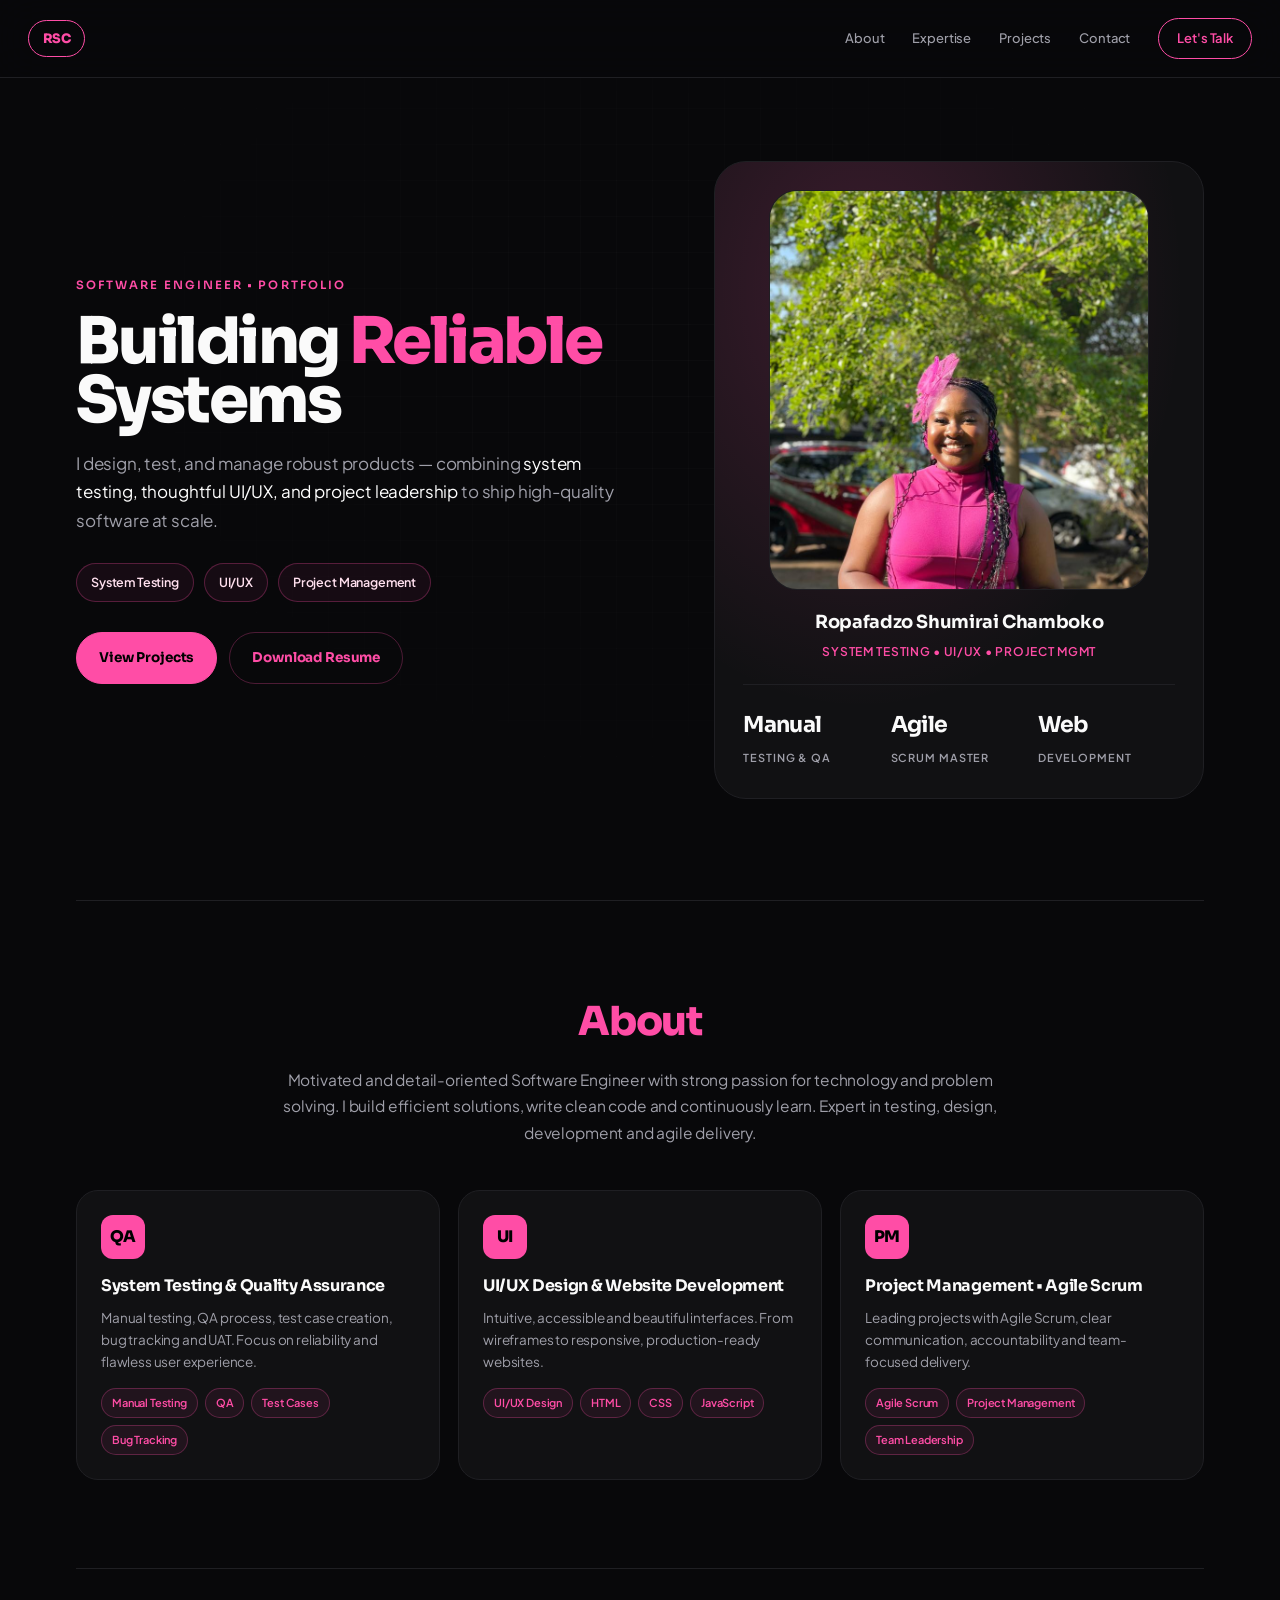
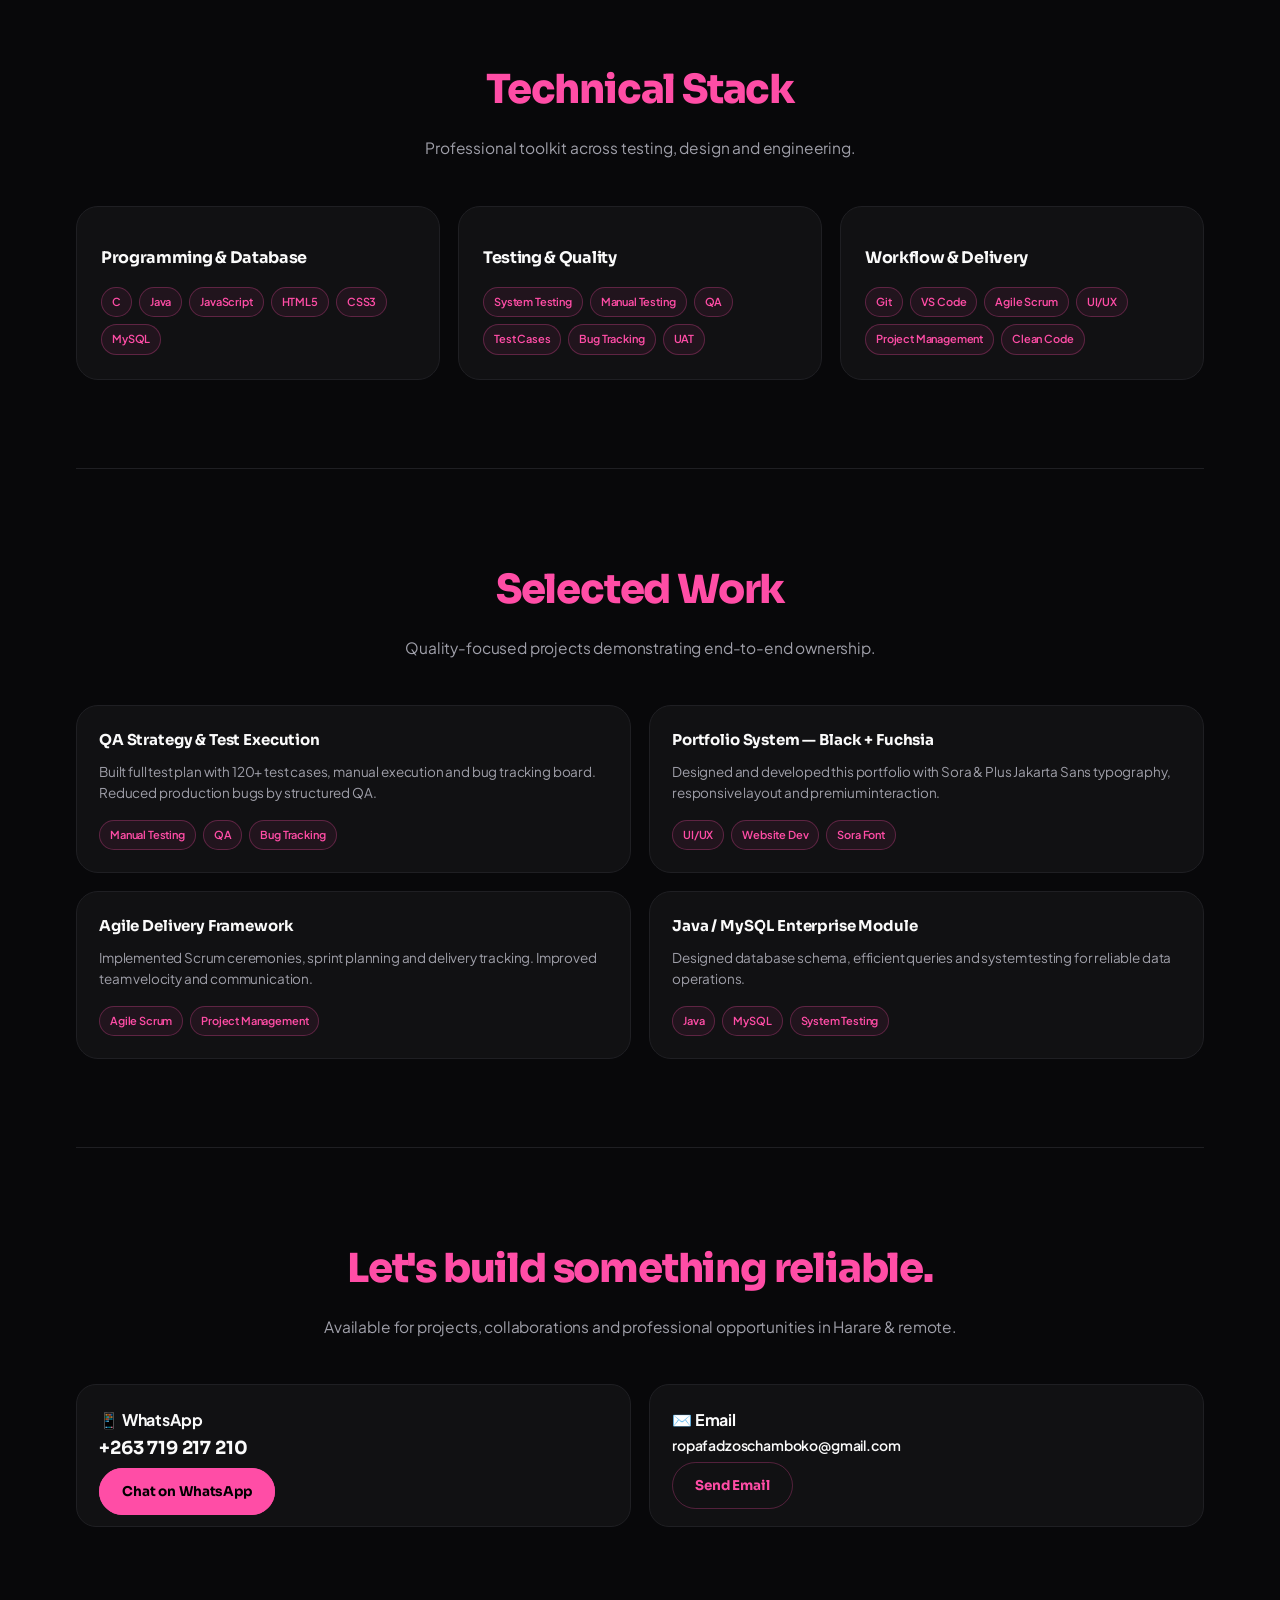
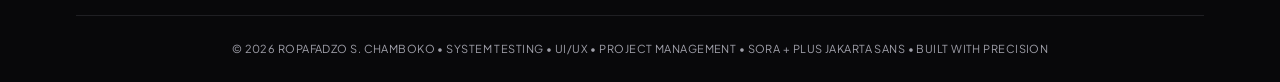
==== commit a05eccbe: "removed emojis" ====
--- a/index.html
+++ b/index.html
@@ -1,3 +1,4 @@
+
 <!DOCTYPE html>
 <html lang="en">
 <head>
@@ -57,7 +58,7 @@
 <div class="kicker">Software Engineer • Portfolio</div>
 <h1 class="h1">Building <em>Reliable</em><br>Systems</h1>
 <p class="lead">I design, test, and manage robust products — combining <span style="color:#fff">system testing, thoughtful UI/UX, and project leadership</span> to ship high-quality software at scale.</p>
-<div class="pills"><span class="pill">◫ System Testing</span><span class="pill">✎ UI/UX</span><span class="pill">◩ Project Management</span></div>
+<div class="pills"><span class="pill"> System Testing</span><span class="pill"> UI/UX</span><span class="pill"> Project Management</span></div>
 <div class="btns"><a class="btn btn-p" href="#projects">View Projects</a><a class="btn btn-g" href="mailto:ropafadzoschamboko@gmail.com">Download Resume</a></div>
 </div>
 <div class="profile">
@@ -88,10 +89,10 @@
 <div class="section" id="projects">
 <div class="head"><h2>Selected Work</h2><p>Quality-focused projects demonstrating end-to-end ownership.</p></div>
 <div class="projects">
-<div class="proj"><h4>🧪 QA Strategy & Test Execution</h4><p>Built full test plan with 120+ test cases, manual execution and bug tracking board. Reduced production bugs by structured QA.</p><div class="tags"><span>Manual Testing</span><span>QA</span><span>Bug Tracking</span></div></div>
-<div class="proj"><h4>🎨 Portfolio System — Black + Fuchsia</h4><p>Designed and developed this portfolio with Sora & Plus Jakarta Sans typography, responsive layout and premium interaction.</p><div class="tags"><span>UI/UX</span><span>Website Dev</span><span>Sora Font</span></div></div>
-<div class="proj"><h4>📋 Agile Delivery Framework</h4><p>Implemented Scrum ceremonies, sprint planning and delivery tracking. Improved team velocity and communication.</p><div class="tags"><span>Agile Scrum</span><span>Project Management</span></div></div>
-<div class="proj"><h4>💾 Java / MySQL Enterprise Module</h4><p>Designed database schema, efficient queries and system testing for reliable data operations.</p><div class="tags"><span>Java</span><span>MySQL</span><span>System Testing</span></div></div>
+<div class="proj"><h4> QA Strategy & Test Execution</h4><p>Built full test plan with 120+ test cases, manual execution and bug tracking board. Reduced production bugs by structured QA.</p><div class="tags"><span>Manual Testing</span><span>QA</span><span>Bug Tracking</span></div></div>
+<div class="proj"><h4> Portfolio System — Black + Fuchsia</h4><p>Designed and developed this portfolio with Sora & Plus Jakarta Sans typography, responsive layout and premium interaction.</p><div class="tags"><span>UI/UX</span><span>Website Dev</span><span>Sora Font</span></div></div>
+<div class="proj"><h4> Agile Delivery Framework</h4><p>Implemented Scrum ceremonies, sprint planning and delivery tracking. Improved team velocity and communication.</p><div class="tags"><span>Agile Scrum</span><span>Project Management</span></div></div>
+<div class="proj"><h4> Java / MySQL Enterprise Module</h4><p>Designed database schema, efficient queries and system testing for reliable data operations.</p><div class="tags"><span>Java</span><span>MySQL</span><span>System Testing</span></div></div>
 </div>
 </div>
 
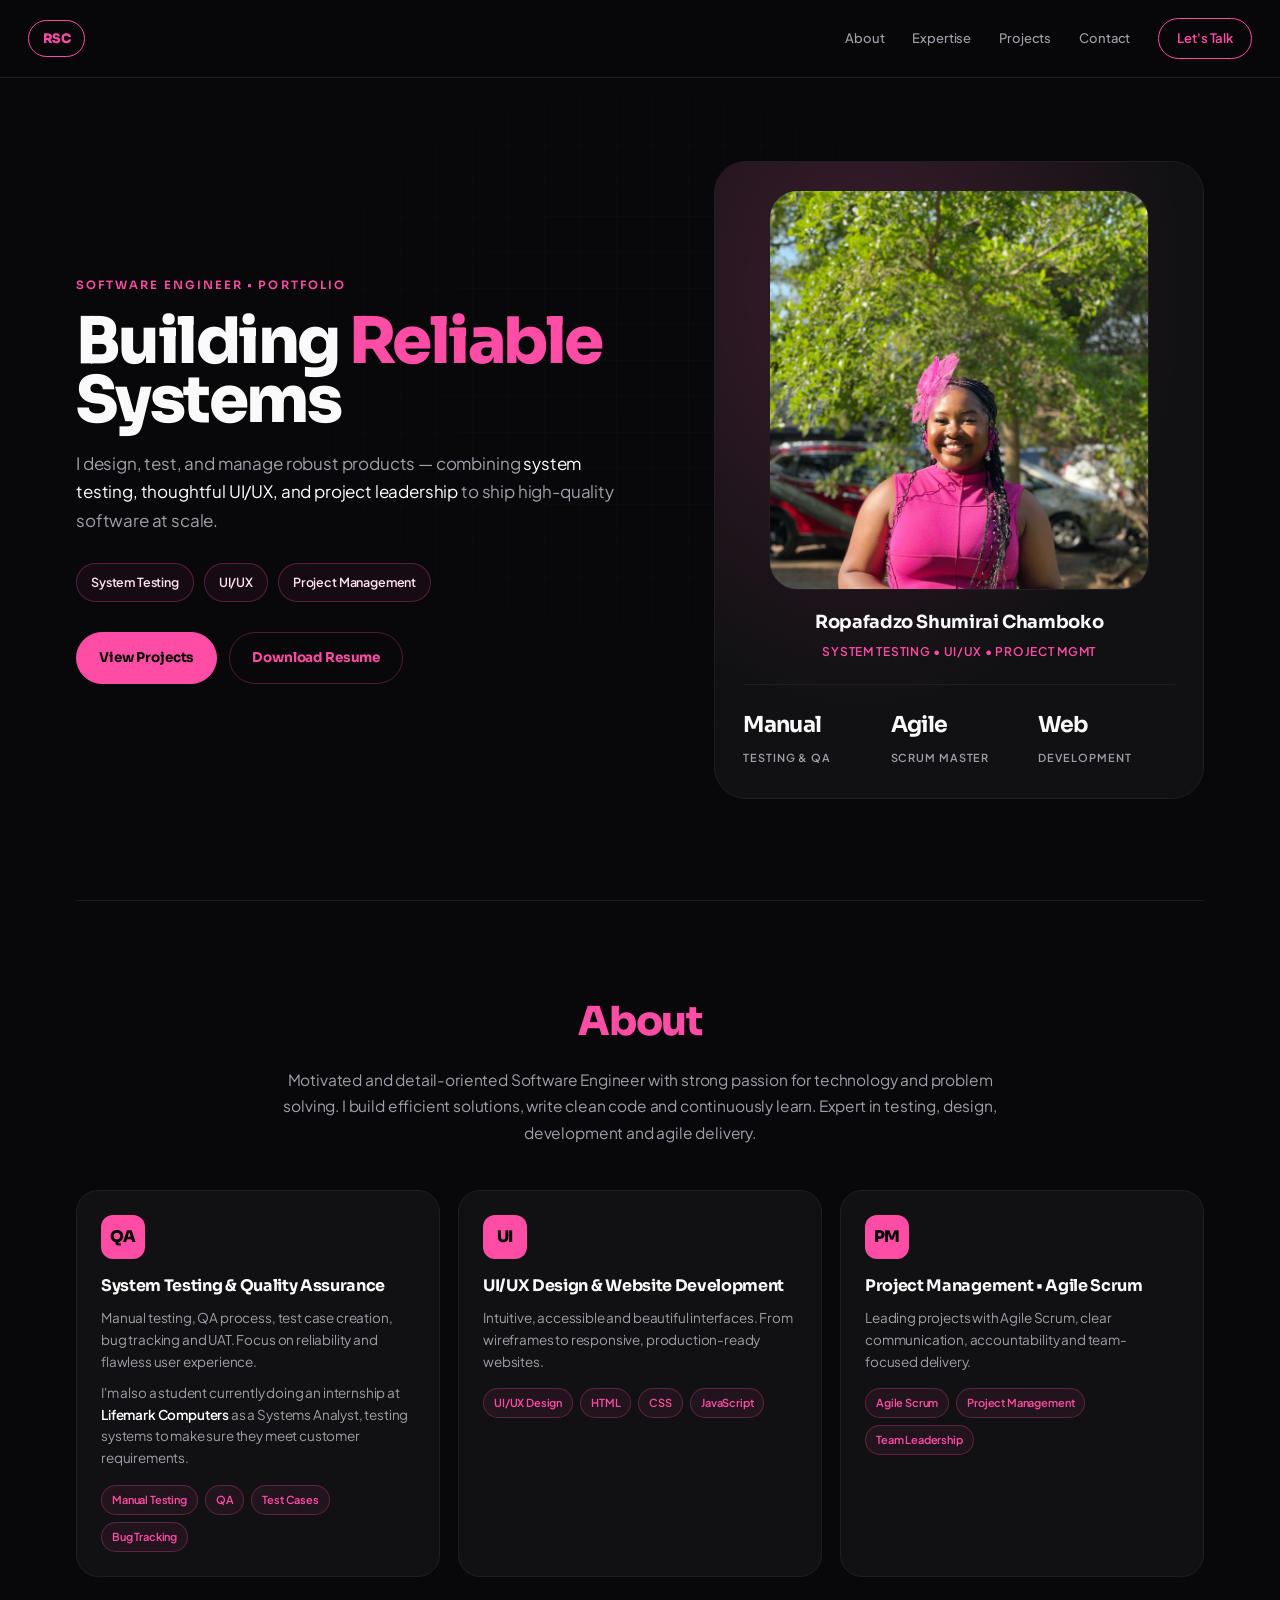
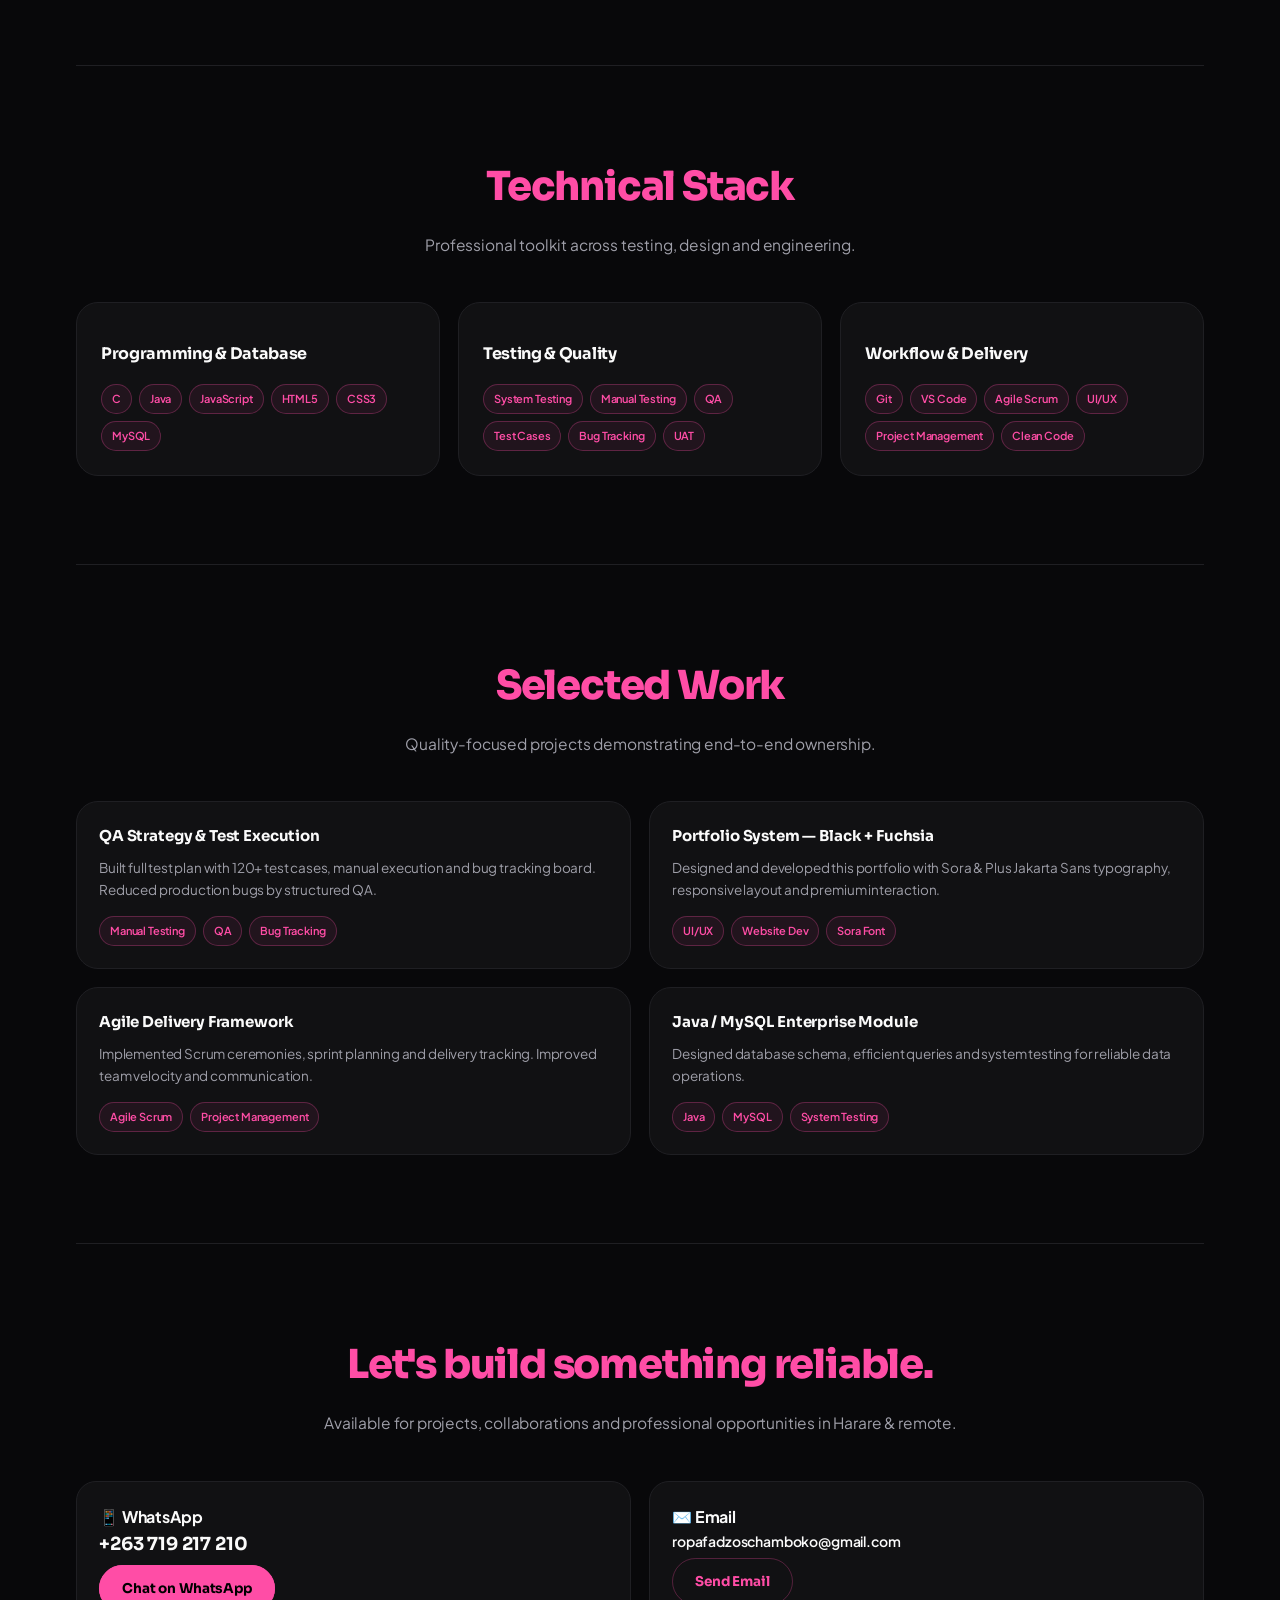
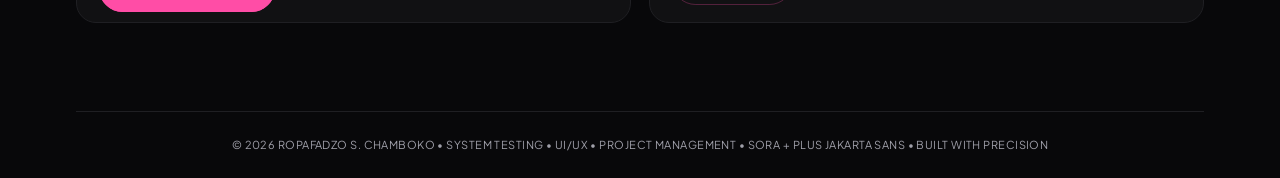
==== commit 72f3b014: "Link skill buttons to their About cards and add internship note to System Testing (6b07f2b25fb5c98f7" ====
--- a/index.html
+++ b/index.html
@@ -21,7 +21,8 @@
 .h1{font-family:'Sora',sans-serif;font-weight:800;font-size:64px;line-height:0.92;letter-spacing:-0.04em;margin:18px 0 18px}.h1 em{font-style:normal;color:var(--fuchsia)}
 .lead{color:var(--muted);font-size:17px;line-height:1.7;max-width:560px;font-weight:400}
 .pills{display:flex;gap:10px;flex-wrap:wrap;margin:28px 0 30px}
-.pill{display:flex;align-items:center;gap:8px;border:1px solid var(--fuchsia-border);background:rgba(255,77,166,0.06);color:#ffe0ee;padding:8px 14px;border-radius:999px;font-size:12.5px;font-weight:600}
+.pill{cursor:pointer;transition:.2s;display:flex;align-items:center;gap:8px;border:1px solid var(--fuchsia-border);background:rgba(255,77,166,0.06);color:#ffe0ee;padding:8px 14px;border-radius:999px;font-size:12.5px;font-weight:600}
+.pill:hover{background:rgba(255,77,166,0.16);border-color:var(--fuchsia);color:#fff}
 .btns{display:flex;gap:12px;flex-wrap:wrap}
 .btn{font-family:'Sora',sans-serif;padding:14px 22px;border-radius:999px;font-weight:700;font-size:13.5px;letter-spacing:-0.01em;transition:.2s;cursor:pointer}
 .btn-p{background:var(--fuchsia);color:#000;border:1px solid var(--fuchsia)}.btn-p:hover{background:#ff7ab8}
@@ -37,6 +38,7 @@
 .grid3{display:grid;grid-template-columns:repeat(3,1fr);gap:18px}
 .card{background:var(--panel);border:1px solid var(--line);border-radius:22px;padding:24px;transition:.25s}
 .card:hover{border-color:var(--fuchsia-border);transform:translateY(-2px)}
+.card[id]{scroll-margin-top:110px}.card:target{border-color:var(--fuchsia);box-shadow:0 0 0 1px var(--fuchsia),0 0 40px rgba(255,77,166,0.25)}
 .card h3{font-family:'Sora',sans-serif;font-size:16px;letter-spacing:-0.02em;margin:14px 0 8px}
 .sub{color:var(--muted);font-size:13.5px;line-height:1.6}
 .tags{display:flex;flex-wrap:wrap;gap:7px;margin-top:16px}
@@ -58,7 +60,7 @@
 <div class="kicker">Software Engineer • Portfolio</div>
 <h1 class="h1">Building <em>Reliable</em><br>Systems</h1>
 <p class="lead">I design, test, and manage robust products — combining <span style="color:#fff">system testing, thoughtful UI/UX, and project leadership</span> to ship high-quality software at scale.</p>
-<div class="pills"><span class="pill"> System Testing</span><span class="pill"> UI/UX</span><span class="pill"> Project Management</span></div>
+<div class="pills"><a class="pill" href="#skill-testing">System Testing</a><a class="pill" href="#skill-uiux">UI/UX</a><a class="pill" href="#skill-pm">Project Management</a></div>
 <div class="btns"><a class="btn btn-p" href="#projects">View Projects</a><a class="btn btn-g" href="mailto:ropafadzoschamboko@gmail.com">Download Resume</a></div>
 </div>
 <div class="profile">
@@ -71,9 +73,9 @@
 <div class="section" id="about">
 <div class="head"><h2>About</h2><p>Motivated and detail-oriented Software Engineer with strong passion for technology and problem solving. I build efficient solutions, write clean code and continuously learn. Expert in testing, design, development and agile delivery.</p></div>
 <div class="grid3">
-<div class="card"><div class="icon">QA</div><h3>System Testing & Quality Assurance</h3><div class="sub">Manual testing, QA process, test case creation, bug tracking and UAT. Focus on reliability and flawless user experience.</div><div class="tags"><span>Manual Testing</span><span>QA</span><span>Test Cases</span><span>Bug Tracking</span></div></div>
-<div class="card"><div class="icon">UI</div><h3>UI/UX Design & Website Development</h3><div class="sub">Intuitive, accessible and beautiful interfaces. From wireframes to responsive, production-ready websites.</div><div class="tags"><span>UI/UX Design</span><span>HTML</span><span>CSS</span><span>JavaScript</span></div></div>
-<div class="card"><div class="icon">PM</div><h3>Project Management • Agile Scrum</h3><div class="sub">Leading projects with Agile Scrum, clear communication, accountability and team-focused delivery.</div><div class="tags"><span>Agile Scrum</span><span>Project Management</span><span>Team Leadership</span></div></div>
+<div class="card" id="skill-testing"><div class="icon">QA</div><h3>System Testing & Quality Assurance</h3><div class="sub">Manual testing, QA process, test case creation, bug tracking and UAT. Focus on reliability and flawless user experience.</div><div class="sub" style="margin-top:10px">I'm also a student currently doing an internship at <span style="color:#fff;font-weight:600">Lifemark Computers</span> as a Systems Analyst, testing systems to make sure they meet customer requirements.</div><div class="tags"><span>Manual Testing</span><span>QA</span><span>Test Cases</span><span>Bug Tracking</span></div></div>
+<div class="card" id="skill-uiux"><div class="icon">UI</div><h3>UI/UX Design & Website Development</h3><div class="sub">Intuitive, accessible and beautiful interfaces. From wireframes to responsive, production-ready websites.</div><div class="tags"><span>UI/UX Design</span><span>HTML</span><span>CSS</span><span>JavaScript</span></div></div>
+<div class="card" id="skill-pm"><div class="icon">PM</div><h3>Project Management • Agile Scrum</h3><div class="sub">Leading projects with Agile Scrum, clear communication, accountability and team-focused delivery.</div><div class="tags"><span>Agile Scrum</span><span>Project Management</span><span>Team Leadership</span></div></div>
 </div>
 </div>
 
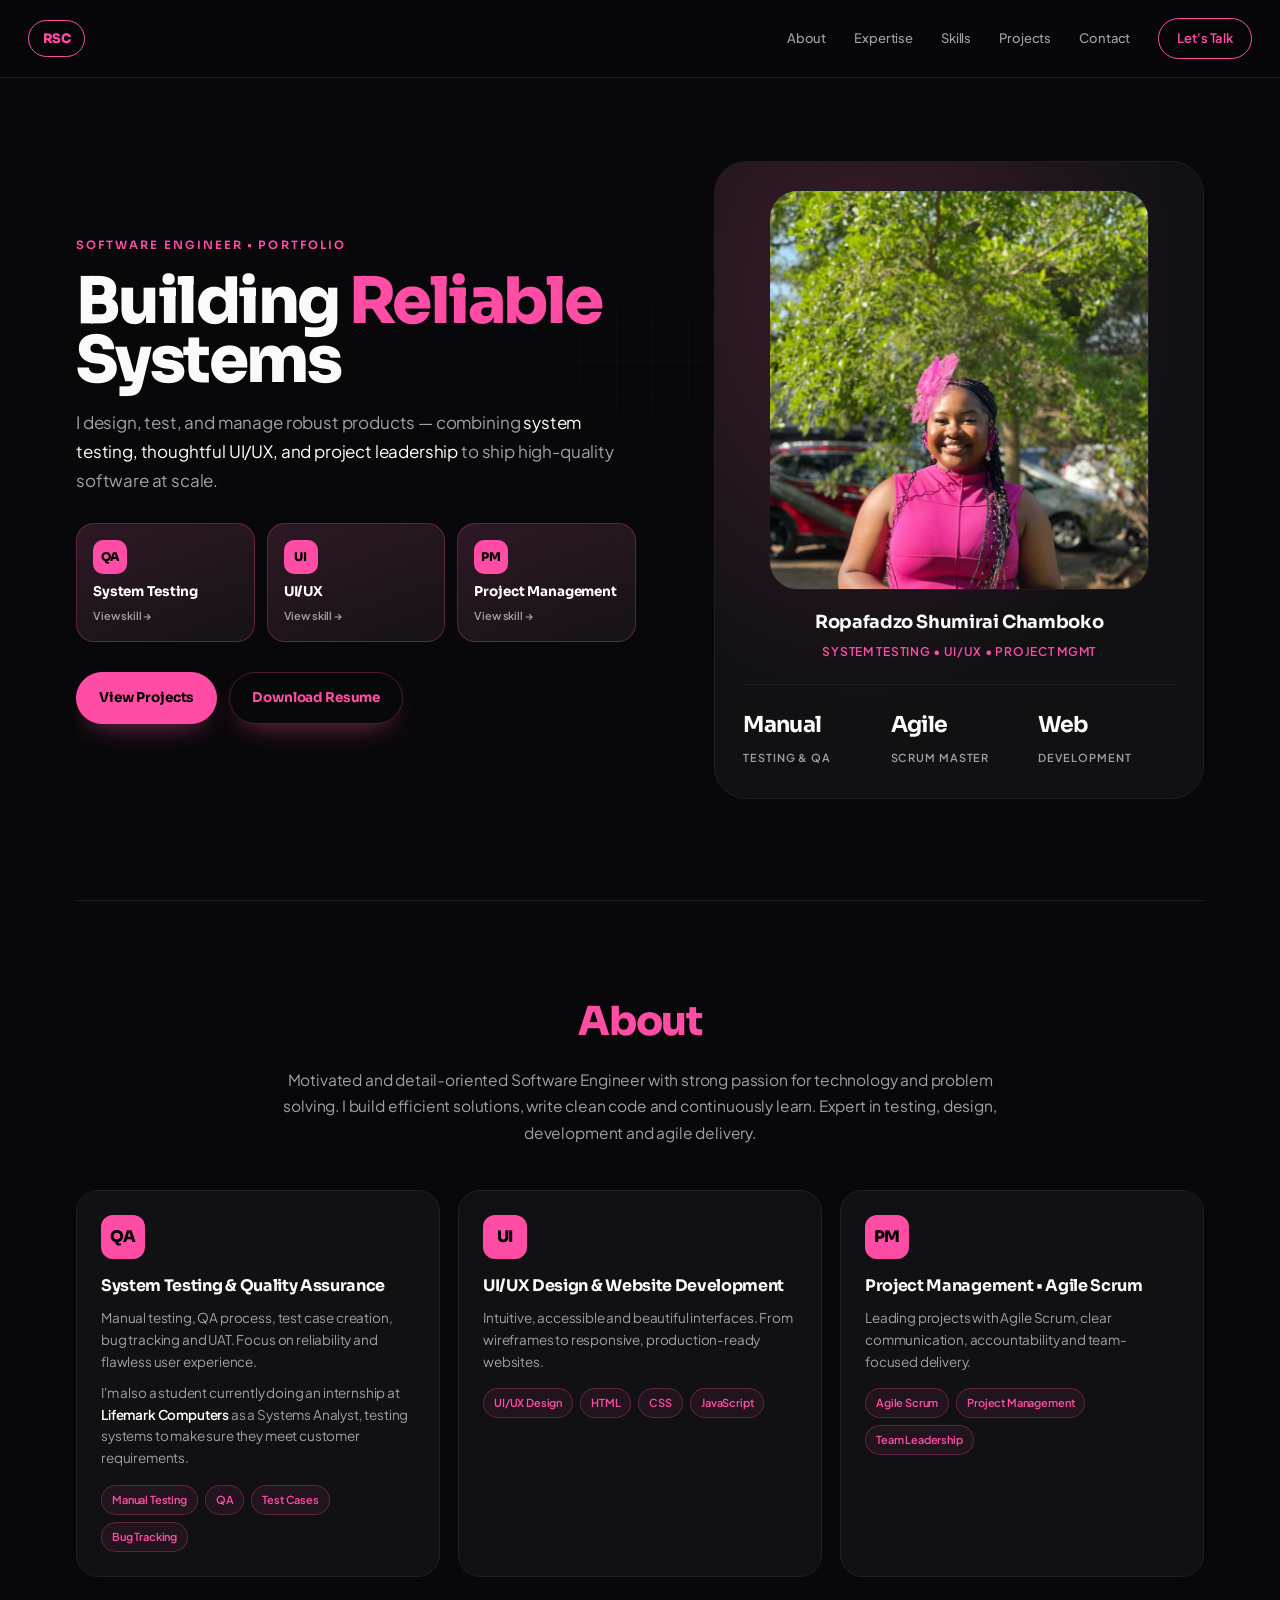
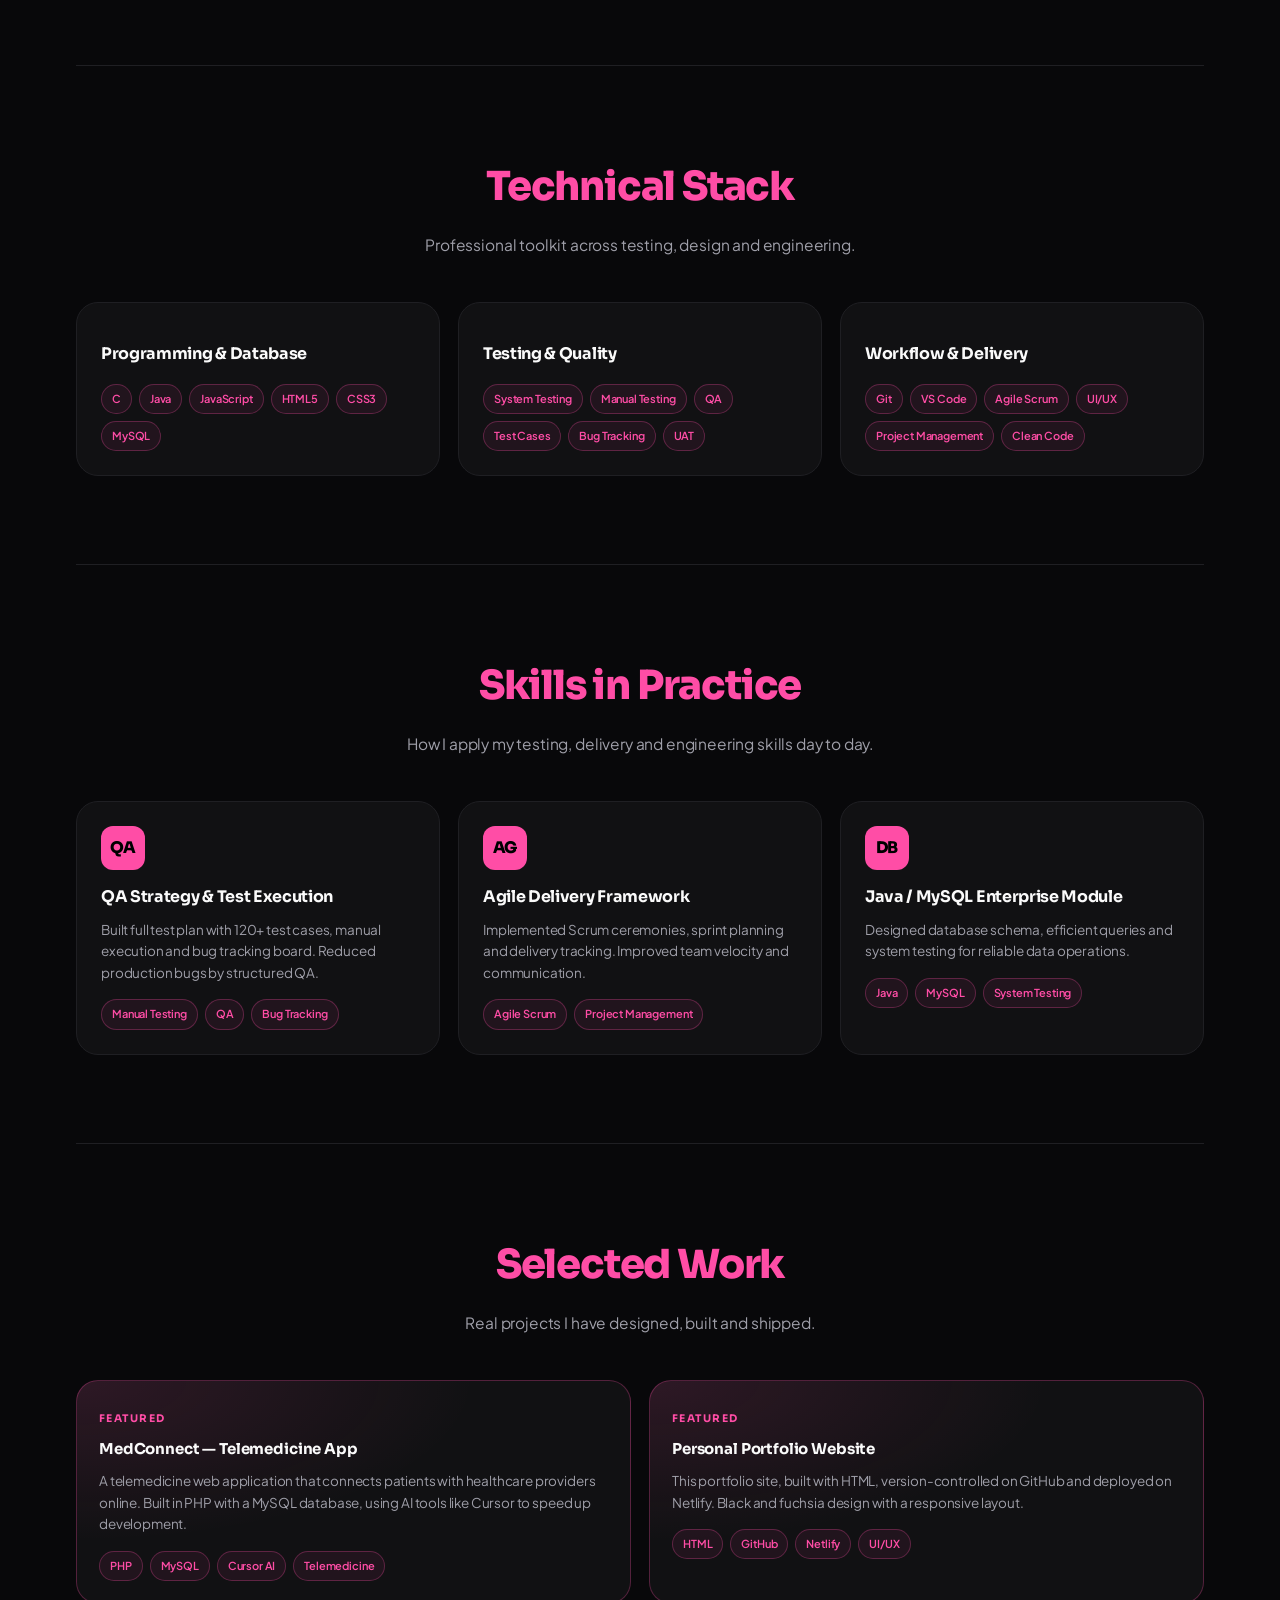
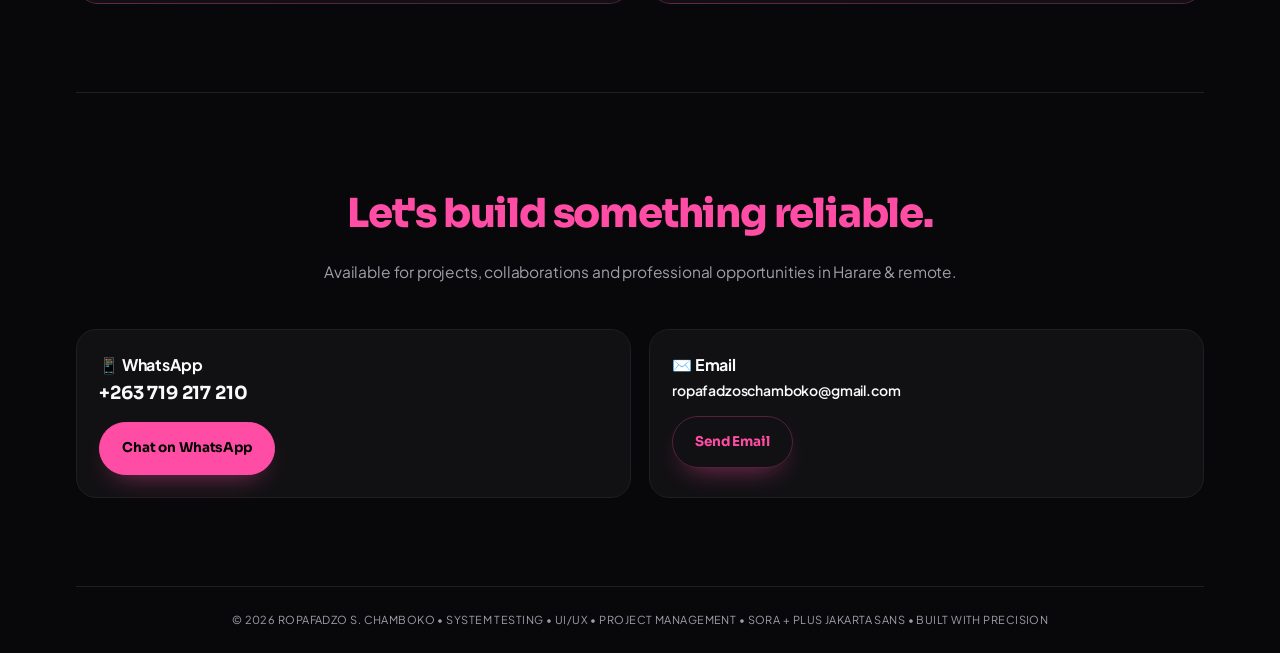
==== commit 80ceb17a: "Showcase MedConnect and portfolio projects, split out skills section, add tile and floating buttons " ====
--- a/index.html
+++ b/index.html
@@ -46,22 +46,39 @@
 .icon{width:44px;height:44px;border-radius:12px;background:var(--fuchsia);color:#000;display:grid;place-items:center;font-family:'Sora',sans-serif;font-weight:800}
 .projects{display:grid;grid-template-columns:repeat(2,1fr);gap:18px}
 .proj{background:var(--panel);border:1px solid var(--line);border-radius:22px;padding:22px}
+.proj.feat{border-color:var(--fuchsia-border);background:radial-gradient(120% 120% at 0% 0%, rgba(255,77,166,0.12), transparent 60%), var(--panel)}
+.badge{display:inline-block;margin-bottom:10px;color:var(--fuchsia);font-family:'Sora',sans-serif;font-size:10.5px;font-weight:700;letter-spacing:0.14em;text-transform:uppercase}
+#projects{scroll-margin-top:40px}
 .proj h4{font-family:'Sora',sans-serif;font-size:15px;letter-spacing:-0.01em}.proj p{color:var(--muted);font-size:13.5px;margin:8px 0 14px;line-height:1.6}
 .contact{display:grid;grid-template-columns:1fr 1fr;gap:18px}
 .cbox{background:var(--panel);border:1px solid var(--line);border-radius:20px;padding:22px}
 .footer{padding:24px 0;border-top:1px solid var(--line);color:var(--muted);font-size:11px;text-align:center;letter-spacing:0.04em}
+.tiles{display:grid;grid-template-columns:repeat(3,1fr);gap:12px;margin:28px 0 30px;max-width:560px}
+.tile{display:flex;flex-direction:column;gap:6px;padding:16px;border-radius:18px;border:1px solid var(--fuchsia-border);background:linear-gradient(160deg,rgba(255,77,166,0.12),rgba(255,77,166,0.02)),var(--panel);transition:transform .25s,box-shadow .25s,border-color .25s}
+.tile:hover{transform:translateY(-6px);border-color:var(--fuchsia);box-shadow:0 16px 36px -12px rgba(255,77,166,0.45)}
+.tile .ti{width:34px;height:34px;border-radius:10px;background:var(--fuchsia);color:#000;display:grid;place-items:center;font-family:'Sora',sans-serif;font-weight:800;font-size:12px;margin-bottom:4px}
+.tile b{font-family:'Sora',sans-serif;font-size:13.5px;letter-spacing:-0.01em;line-height:1.25;color:#fff}
+.tile small{color:var(--muted);font-size:11px;font-weight:600;transition:color .2s}.tile:hover small{color:var(--fuchsia)}
+@keyframes floaty{0%,100%{transform:translateY(0)}50%{transform:translateY(-6px)}}
+.float{display:inline-block;animation:floaty 3.2s ease-in-out infinite;box-shadow:0 12px 28px -14px rgba(255,77,166,0.6)}
+.float-2{animation-delay:-1.6s}
+.float:hover{animation-play-state:paused;box-shadow:0 18px 38px -12px rgba(255,77,166,0.7)}
+.proj{transition:transform .25s,box-shadow .25s,border-color .25s}.proj:hover{transform:translateY(-6px);border-color:var(--fuchsia);box-shadow:0 20px 44px -18px rgba(255,77,166,0.5)}
+.card:hover{box-shadow:0 16px 36px -18px rgba(255,77,166,0.4)}
+@media(prefers-reduced-motion:reduce){.float{animation:none}}
+@media(max-width:520px){.tiles{grid-template-columns:1fr}}
 @media(max-width:900px){.hero{grid-template-columns:1fr;padding-top:110px}.h1{font-size:40px}.grid3,.projects,.contact{grid-template-columns:1fr}.nav a:not(.cta){display:none}.head h2{font-size:30px}}
 </style></head>
 <body>
-<div class="top"><div class="logo">RSC</div><div class="nav"><a href="#about">About</a><a href="#expertise">Expertise</a><a href="#projects">Projects</a><a href="#contact">Contact</a><a class="cta" href="#contact">Let's Talk</a></div></div>
+<div class="top"><div class="logo">RSC</div><div class="nav"><a href="#about">About</a><a href="#expertise">Expertise</a><a href="#skills">Skills</a><a href="#projects">Projects</a><a href="#contact">Contact</a><a class="cta" href="#contact">Let's Talk</a></div></div>
 <div class="wrap">
 <div class="hero" id="home">
 <div>
 <div class="kicker">Software Engineer • Portfolio</div>
 <h1 class="h1">Building <em>Reliable</em><br>Systems</h1>
 <p class="lead">I design, test, and manage robust products — combining <span style="color:#fff">system testing, thoughtful UI/UX, and project leadership</span> to ship high-quality software at scale.</p>
-<div class="pills"><a class="pill" href="#skill-testing">System Testing</a><a class="pill" href="#skill-uiux">UI/UX</a><a class="pill" href="#skill-pm">Project Management</a></div>
-<div class="btns"><a class="btn btn-p" href="#projects">View Projects</a><a class="btn btn-g" href="mailto:ropafadzoschamboko@gmail.com">Download Resume</a></div>
+<div class="tiles"><a class="tile" href="#skill-testing"><span class="ti">QA</span><b>System Testing</b><small>View skill →</small></a><a class="tile" href="#skill-uiux"><span class="ti">UI</span><b>UI/UX</b><small>View skill →</small></a><a class="tile" href="#skill-pm"><span class="ti">PM</span><b>Project Management</b><small>View skill →</small></a></div>
+<div class="btns"><a class="btn btn-p float" href="#projects">View Projects</a><a class="btn btn-g float float-2" id="resume-btn" href="Ropafadzo_Chamboko_CV.pdf" target="_blank" rel="noopener">Download Resume</a></div>
 </div>
 <div class="profile">
 <div class="avatar"><img src="profile.jpg" alt="Ropafadzo Chamboko"></div>
@@ -88,24 +105,39 @@
 </div>
 </div>
 
+<div class="section" id="skills">
+<div class="head"><h2>Skills in Practice</h2><p>How I apply my testing, delivery and engineering skills day to day.</p></div>
+<div class="grid3">
+<div class="card"><div class="icon">QA</div><h3>QA Strategy & Test Execution</h3><div class="sub">Built full test plan with 120+ test cases, manual execution and bug tracking board. Reduced production bugs by structured QA.</div><div class="tags"><span>Manual Testing</span><span>QA</span><span>Bug Tracking</span></div></div>
+<div class="card"><div class="icon">AG</div><h3>Agile Delivery Framework</h3><div class="sub">Implemented Scrum ceremonies, sprint planning and delivery tracking. Improved team velocity and communication.</div><div class="tags"><span>Agile Scrum</span><span>Project Management</span></div></div>
+<div class="card"><div class="icon">DB</div><h3>Java / MySQL Enterprise Module</h3><div class="sub">Designed database schema, efficient queries and system testing for reliable data operations.</div><div class="tags"><span>Java</span><span>MySQL</span><span>System Testing</span></div></div>
+</div>
+</div>
+
 <div class="section" id="projects">
-<div class="head"><h2>Selected Work</h2><p>Quality-focused projects demonstrating end-to-end ownership.</p></div>
+<div class="head"><h2>Selected Work</h2><p>Real projects I have designed, built and shipped.</p></div>
 <div class="projects">
-<div class="proj"><h4> QA Strategy & Test Execution</h4><p>Built full test plan with 120+ test cases, manual execution and bug tracking board. Reduced production bugs by structured QA.</p><div class="tags"><span>Manual Testing</span><span>QA</span><span>Bug Tracking</span></div></div>
-<div class="proj"><h4> Portfolio System — Black + Fuchsia</h4><p>Designed and developed this portfolio with Sora & Plus Jakarta Sans typography, responsive layout and premium interaction.</p><div class="tags"><span>UI/UX</span><span>Website Dev</span><span>Sora Font</span></div></div>
-<div class="proj"><h4> Agile Delivery Framework</h4><p>Implemented Scrum ceremonies, sprint planning and delivery tracking. Improved team velocity and communication.</p><div class="tags"><span>Agile Scrum</span><span>Project Management</span></div></div>
-<div class="proj"><h4> Java / MySQL Enterprise Module</h4><p>Designed database schema, efficient queries and system testing for reliable data operations.</p><div class="tags"><span>Java</span><span>MySQL</span><span>System Testing</span></div></div>
+<div class="proj feat"><div class="badge">Featured</div><h4>MedConnect — Telemedicine App</h4><p>A telemedicine web application that connects patients with healthcare providers online. Built in PHP with a MySQL database, using AI tools like Cursor to speed up development.</p><div class="tags"><span>PHP</span><span>MySQL</span><span>Cursor AI</span><span>Telemedicine</span></div></div>
+<div class="proj feat"><div class="badge">Featured</div><h4>Personal Portfolio Website</h4><p>This portfolio site, built with HTML, version-controlled on GitHub and deployed on Netlify. Black and fuchsia design with a responsive layout.</p><div class="tags"><span>HTML</span><span>GitHub</span><span>Netlify</span><span>UI/UX</span></div></div>
 </div>
 </div>
 
 <div class="section" id="contact">
 <div class="head"><h2>Let's build something reliable.</h2><p>Available for projects, collaborations and professional opportunities in Harare & remote.</p></div>
 <div class="contact">
-<div class="cbox"><h4>📱 WhatsApp</h4><p style="font-family:Sora;font-size:18px;font-weight:700">+263 719 217 210</p><div style="margin-top:14px"><a class="btn btn-p" href="https://wa.me/263719217210" target="_blank">Chat on WhatsApp</a></div></div>
-<div class="cbox"><h4>✉️ Email</h4><p style="font-size:14px;font-weight:600;word-break:break-all">ropafadzoschamboko@gmail.com</p><div style="margin-top:14px"><a class="btn btn-g" href="mailto:ropafadzoschamboko@gmail.com">Send Email</a></div></div>
+<div class="cbox"><h4>📱 WhatsApp</h4><p style="font-family:Sora;font-size:18px;font-weight:700">+263 719 217 210</p><div style="margin-top:14px"><a class="btn btn-p float" href="https://wa.me/263719217210" target="_blank" rel="noopener">Chat on WhatsApp</a></div></div>
+<div class="cbox"><h4>✉️ Email</h4><p style="font-size:14px;font-weight:600;word-break:break-all">ropafadzoschamboko@gmail.com</p><div style="margin-top:14px"><a class="btn btn-g float float-2" href="mailto:ropafadzoschamboko@gmail.com">Send Email</a></div></div>
 </div>
 </div>
 
 <div class="footer">© 2026 ROPAFADZO S. CHAMBOKO • SYSTEM TESTING • UI/UX • PROJECT MANAGEMENT • SORA + PLUS JAKARTA SANS • BUILT WITH PRECISION</div>
 </div>
+<script>
+document.getElementById('resume-btn').addEventListener('click',function(){
+  var a=document.createElement('a');
+  a.href='Ropafadzo_Chamboko_CV.pdf';
+  a.download='Ropafadzo_Chamboko_CV.pdf';
+  document.body.appendChild(a);a.click();a.remove();
+});
+</script>
 </body></html>
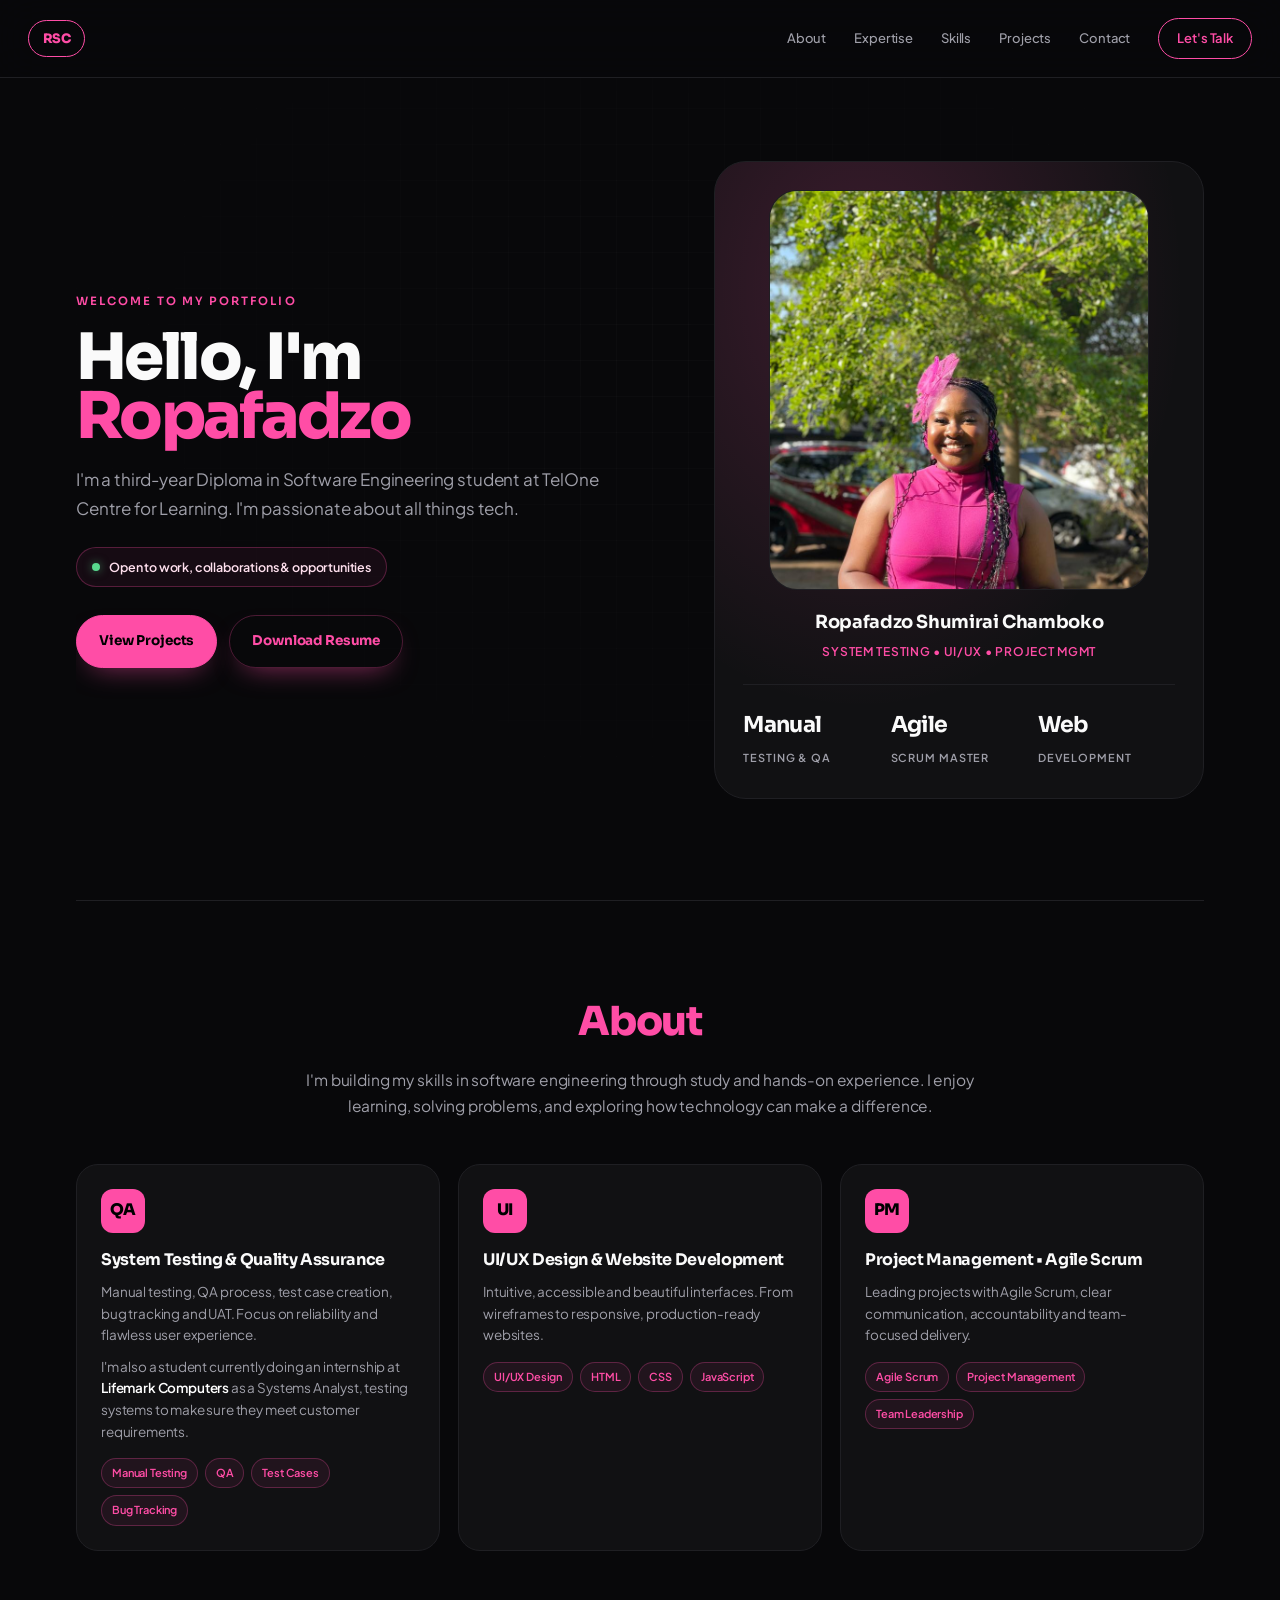
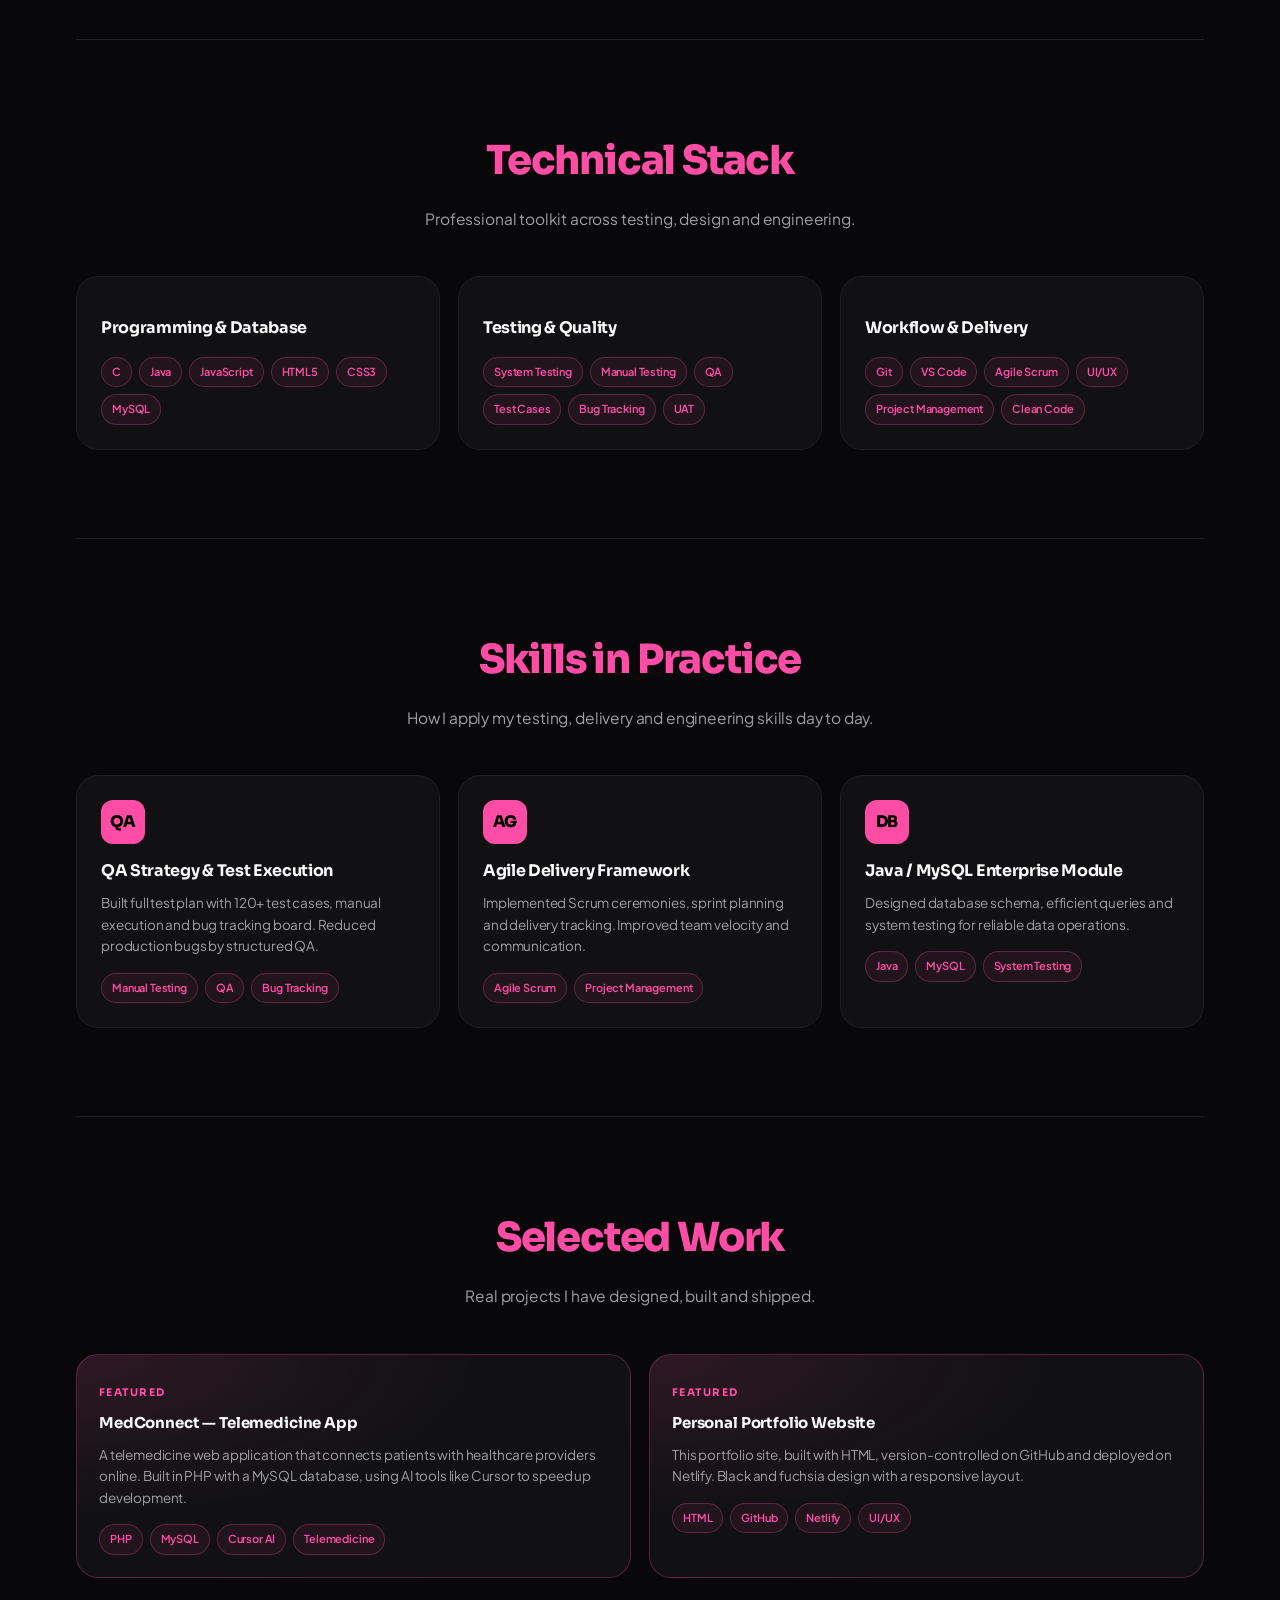
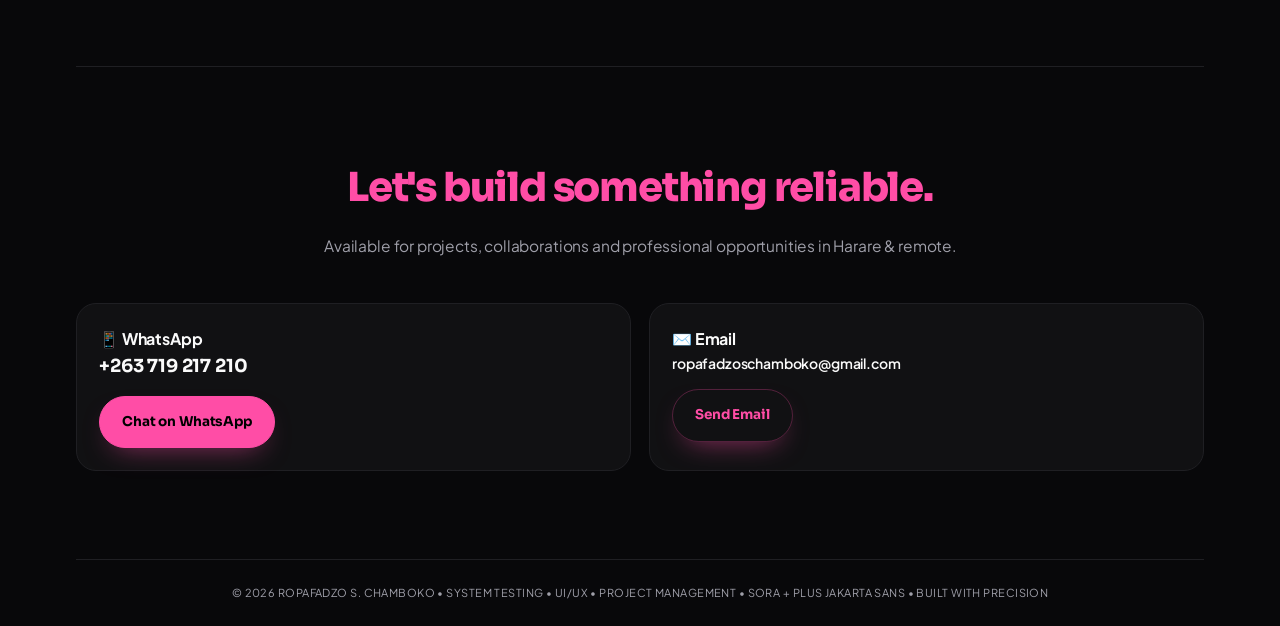
==== commit 3d50666a: "fixed introduction and picture" ====
--- a/index.html
+++ b/index.html
@@ -23,6 +23,8 @@
 .pills{display:flex;gap:10px;flex-wrap:wrap;margin:28px 0 30px}
 .pill{cursor:pointer;transition:.2s;display:flex;align-items:center;gap:8px;border:1px solid var(--fuchsia-border);background:rgba(255,77,166,0.06);color:#ffe0ee;padding:8px 14px;border-radius:999px;font-size:12.5px;font-weight:600}
 .pill:hover{background:rgba(255,77,166,0.16);border-color:var(--fuchsia);color:#fff}
+.availability{display:inline-flex;align-items:center;gap:9px;margin:24px 0 28px;border:1px solid var(--fuchsia-border);background:rgba(255,77,166,0.06);color:#ffe0ee;padding:9px 15px;border-radius:999px;font-size:12.5px;font-weight:600}
+.availability::before{content:'';width:8px;height:8px;border-radius:50%;background:#59d98e;box-shadow:0 0 10px rgba(89,217,142,0.55)}
 .btns{display:flex;gap:12px;flex-wrap:wrap}
 .btn{font-family:'Sora',sans-serif;padding:14px 22px;border-radius:999px;font-weight:700;font-size:13.5px;letter-spacing:-0.01em;transition:.2s;cursor:pointer}
 .btn-p{background:var(--fuchsia);color:#000;border:1px solid var(--fuchsia)}.btn-p:hover{background:#ff7ab8}
@@ -74,10 +76,10 @@
 <div class="wrap">
 <div class="hero" id="home">
 <div>
-<div class="kicker">Software Engineer • Portfolio</div>
-<h1 class="h1">Building <em>Reliable</em><br>Systems</h1>
-<p class="lead">I design, test, and manage robust products — combining <span style="color:#fff">system testing, thoughtful UI/UX, and project leadership</span> to ship high-quality software at scale.</p>
-<div class="tiles"><a class="tile" href="#skill-testing"><span class="ti">QA</span><b>System Testing</b><small>View skill →</small></a><a class="tile" href="#skill-uiux"><span class="ti">UI</span><b>UI/UX</b><small>View skill →</small></a><a class="tile" href="#skill-pm"><span class="ti">PM</span><b>Project Management</b><small>View skill →</small></a></div>
+<div class="kicker">Welcome to my portfolio</div>
+<h1 class="h1">Hello, I'm<br><em>Ropafadzo</em></h1>
+<p class="lead">I'm a third-year Diploma in Software Engineering student at TelOne Centre for Learning. I'm passionate about all things tech.</p>
+<div class="availability">Open to work, collaborations &amp; opportunities</div>
 <div class="btns"><a class="btn btn-p float" href="#projects">View Projects</a><a class="btn btn-g float float-2" id="resume-btn" href="Ropafadzo_Chamboko_CV.pdf" target="_blank" rel="noopener">Download Resume</a></div>
 </div>
 <div class="profile">
@@ -88,7 +90,7 @@
 </div>
 
 <div class="section" id="about">
-<div class="head"><h2>About</h2><p>Motivated and detail-oriented Software Engineer with strong passion for technology and problem solving. I build efficient solutions, write clean code and continuously learn. Expert in testing, design, development and agile delivery.</p></div>
+<div class="head"><h2>About</h2><p>I'm building my skills in software engineering through study and hands-on experience. I enjoy learning, solving problems, and exploring how technology can make a difference.</p></div>
 <div class="grid3">
 <div class="card" id="skill-testing"><div class="icon">QA</div><h3>System Testing & Quality Assurance</h3><div class="sub">Manual testing, QA process, test case creation, bug tracking and UAT. Focus on reliability and flawless user experience.</div><div class="sub" style="margin-top:10px">I'm also a student currently doing an internship at <span style="color:#fff;font-weight:600">Lifemark Computers</span> as a Systems Analyst, testing systems to make sure they meet customer requirements.</div><div class="tags"><span>Manual Testing</span><span>QA</span><span>Test Cases</span><span>Bug Tracking</span></div></div>
 <div class="card" id="skill-uiux"><div class="icon">UI</div><h3>UI/UX Design & Website Development</h3><div class="sub">Intuitive, accessible and beautiful interfaces. From wireframes to responsive, production-ready websites.</div><div class="tags"><span>UI/UX Design</span><span>HTML</span><span>CSS</span><span>JavaScript</span></div></div>
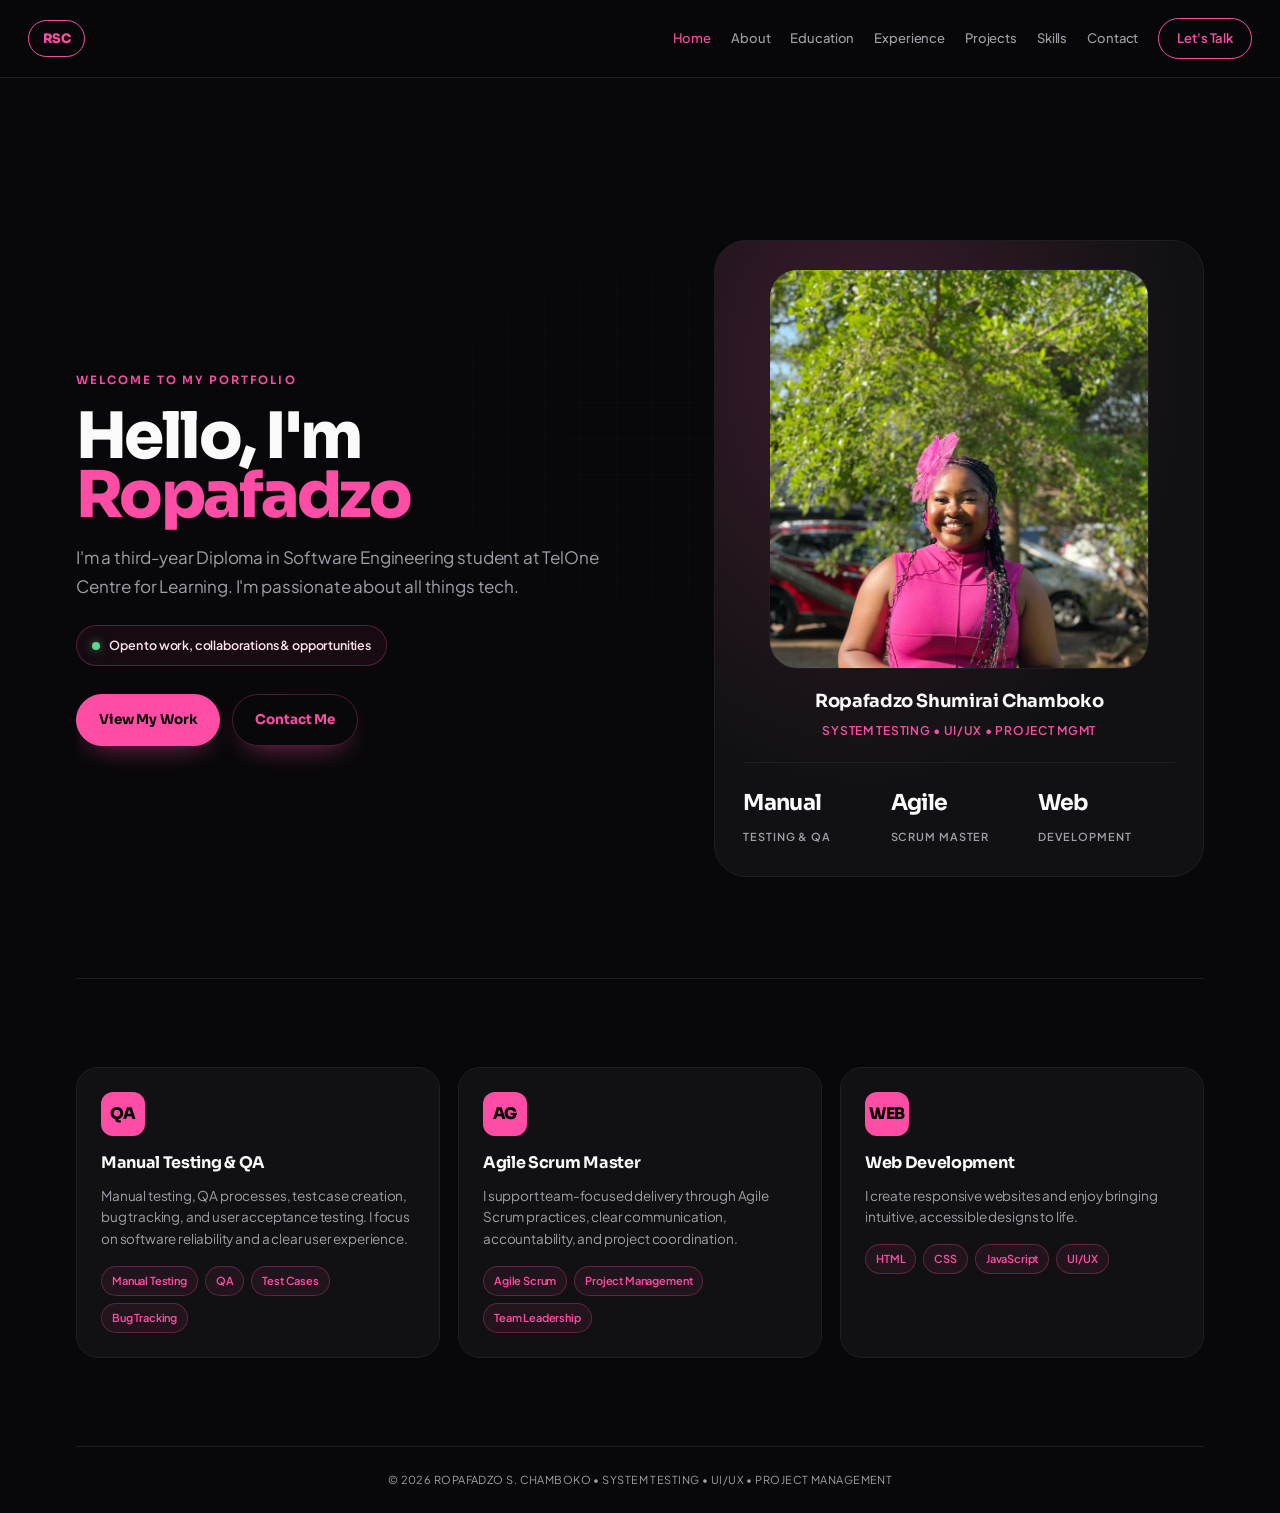
==== commit 2c5b4a0f: "introduced menu pages" ====
--- a/index.html
+++ b/index.html
@@ -5,141 +5,64 @@
 <meta charset="UTF-8"><meta name="viewport" content="width=device-width, initial-scale=1.0">
 <title>Ropafadzo Chamboko — Software Engineer | System Testing • UI/UX • Project Management</title>
 <link href="https://fonts.googleapis.com/css2?family=Sora:wght@400;600;700;800&family=Plus+Jakarta+Sans:wght@400;500;600&display=swap" rel="stylesheet">
-<style>
-:root{--bg:#08080a;--panel:#111113;--panel2:#18181b;--line:#1f1f23;--text:#fafafa;--muted:#9f9fa9;--fuchsia:#ff4da6;--fuchsia2:#ff2f96;--fuchsia-border:rgba(255,77,166,0.28)}
-*{margin:0;padding:0;box-sizing:border-box}html{scroll-behavior:smooth}
-body{background:var(--bg);color:var(--text);font-family:'Plus Jakarta Sans',sans-serif;letter-spacing:-0.01em;line-height:1.65}
-a{color:inherit;text-decoration:none}
-.top{position:fixed;inset:0 0 auto 0;z-index:50;display:flex;justify-content:space-between;align-items:center;padding:18px 28px;background:rgba(8,8,10,0.8);backdrop-filter:blur(20px);border-bottom:1px solid var(--line)}
-.logo{font-family:'Sora',sans-serif;font-weight:800;letter-spacing:-0.04em;border:1.6px solid var(--fuchsia);color:var(--fuchsia);padding:7px 14px;border-radius:999px;font-size:13px}
-.nav{display:flex;gap:28px;align-items:center;color:var(--muted);font-size:13px;font-weight:500;letter-spacing:-0.01em}
-.nav a:hover{color:var(--text)}.cta{border:1px solid var(--fuchsia);color:var(--fuchsia);padding:9px 18px;border-radius:999px;font-weight:600;transition:.2s}.cta:hover{background:var(--fuchsia);color:#000}
-.wrap{max-width:1180px;margin:0 auto;padding:0 26px}
-.hero{position:relative;min-height:100vh;padding:140px 0 80px;display:grid;grid-template-columns:1.1fr 0.9fr;gap:40px;align-items:center;overflow:hidden}
-.hero::before{content:'';position:absolute;inset:0;background:linear-gradient(rgba(255,255,255,0.02) 1px, transparent 1px), linear-gradient(90deg, rgba(255,255,255,0.02) 1px, transparent 1px);background-size:36px 36px;mask-image:radial-gradient(60% 60% at 50% 40%, black, transparent);pointer-events:none}
-.kicker{color:var(--fuchsia);font-family:'Sora',sans-serif;font-size:11.5px;letter-spacing:0.18em;font-weight:600;text-transform:uppercase}
-.h1{font-family:'Sora',sans-serif;font-weight:800;font-size:64px;line-height:0.92;letter-spacing:-0.04em;margin:18px 0 18px}.h1 em{font-style:normal;color:var(--fuchsia)}
-.lead{color:var(--muted);font-size:17px;line-height:1.7;max-width:560px;font-weight:400}
-.pills{display:flex;gap:10px;flex-wrap:wrap;margin:28px 0 30px}
-.pill{cursor:pointer;transition:.2s;display:flex;align-items:center;gap:8px;border:1px solid var(--fuchsia-border);background:rgba(255,77,166,0.06);color:#ffe0ee;padding:8px 14px;border-radius:999px;font-size:12.5px;font-weight:600}
-.pill:hover{background:rgba(255,77,166,0.16);border-color:var(--fuchsia);color:#fff}
-.availability{display:inline-flex;align-items:center;gap:9px;margin:24px 0 28px;border:1px solid var(--fuchsia-border);background:rgba(255,77,166,0.06);color:#ffe0ee;padding:9px 15px;border-radius:999px;font-size:12.5px;font-weight:600}
-.availability::before{content:'';width:8px;height:8px;border-radius:50%;background:#59d98e;box-shadow:0 0 10px rgba(89,217,142,0.55)}
-.btns{display:flex;gap:12px;flex-wrap:wrap}
-.btn{font-family:'Sora',sans-serif;padding:14px 22px;border-radius:999px;font-weight:700;font-size:13.5px;letter-spacing:-0.01em;transition:.2s;cursor:pointer}
-.btn-p{background:var(--fuchsia);color:#000;border:1px solid var(--fuchsia)}.btn-p:hover{background:#ff7ab8}
-.btn-g{border:1px solid var(--fuchsia-border);color:var(--fuchsia);background:transparent}.btn-g:hover{background:rgba(255,77,166,0.08)}
-.profile{position:relative;background:radial-gradient(120% 120% at 30% 20%, rgba(255,77,166,0.18), transparent 55%), var(--panel);border:1px solid var(--line);border-radius:32px;padding:28px;overflow:hidden}
-.avatar{width:100%;aspect-ratio:0.95;max-width:380px;margin:0 auto;border-radius:28px;border:1px solid var(--line);overflow:hidden;background:#18181b}
-.avatar img{width:100%;height:100%;object-fit:cover;object-position:top}
-.meta{display:grid;grid-template-columns:repeat(3,1fr);gap:10px;margin-top:22px;padding-top:22px;border-top:1px solid var(--line)}
-.meta b{font-family:'Sora',sans-serif;font-size:22px;letter-spacing:-0.03em}.meta span{color:var(--muted);font-size:11px;letter-spacing:0.08em;text-transform:uppercase;font-weight:600}
-.section{padding:88px 0;border-top:1px solid var(--line)}
-.head{max-width:720px;margin:0 auto 44px;text-align:center}
-.head h2{font-family:'Sora',sans-serif;font-size:40px;letter-spacing:-0.03em;color:var(--fuchsia);font-weight:800}.head p{color:var(--muted);margin-top:12px;font-size:15.5px;line-height:1.7}
-.grid3{display:grid;grid-template-columns:repeat(3,1fr);gap:18px}
-.card{background:var(--panel);border:1px solid var(--line);border-radius:22px;padding:24px;transition:.25s}
-.card:hover{border-color:var(--fuchsia-border);transform:translateY(-2px)}
-.card[id]{scroll-margin-top:110px}.card:target{border-color:var(--fuchsia);box-shadow:0 0 0 1px var(--fuchsia),0 0 40px rgba(255,77,166,0.25)}
-.card h3{font-family:'Sora',sans-serif;font-size:16px;letter-spacing:-0.02em;margin:14px 0 8px}
-.sub{color:var(--muted);font-size:13.5px;line-height:1.6}
-.tags{display:flex;flex-wrap:wrap;gap:7px;margin-top:16px}
-.tags span{border:1px solid var(--fuchsia-border);background:rgba(255,77,166,0.07);color:var(--fuchsia);padding:5px 10px;border-radius:999px;font-size:11px;font-weight:600}
-.icon{width:44px;height:44px;border-radius:12px;background:var(--fuchsia);color:#000;display:grid;place-items:center;font-family:'Sora',sans-serif;font-weight:800}
-.projects{display:grid;grid-template-columns:repeat(2,1fr);gap:18px}
-.proj{background:var(--panel);border:1px solid var(--line);border-radius:22px;padding:22px}
-.proj.feat{border-color:var(--fuchsia-border);background:radial-gradient(120% 120% at 0% 0%, rgba(255,77,166,0.12), transparent 60%), var(--panel)}
-.badge{display:inline-block;margin-bottom:10px;color:var(--fuchsia);font-family:'Sora',sans-serif;font-size:10.5px;font-weight:700;letter-spacing:0.14em;text-transform:uppercase}
-#projects{scroll-margin-top:40px}
-.proj h4{font-family:'Sora',sans-serif;font-size:15px;letter-spacing:-0.01em}.proj p{color:var(--muted);font-size:13.5px;margin:8px 0 14px;line-height:1.6}
-.contact{display:grid;grid-template-columns:1fr 1fr;gap:18px}
-.cbox{background:var(--panel);border:1px solid var(--line);border-radius:20px;padding:22px}
-.footer{padding:24px 0;border-top:1px solid var(--line);color:var(--muted);font-size:11px;text-align:center;letter-spacing:0.04em}
-.tiles{display:grid;grid-template-columns:repeat(3,1fr);gap:12px;margin:28px 0 30px;max-width:560px}
-.tile{display:flex;flex-direction:column;gap:6px;padding:16px;border-radius:18px;border:1px solid var(--fuchsia-border);background:linear-gradient(160deg,rgba(255,77,166,0.12),rgba(255,77,166,0.02)),var(--panel);transition:transform .25s,box-shadow .25s,border-color .25s}
-.tile:hover{transform:translateY(-6px);border-color:var(--fuchsia);box-shadow:0 16px 36px -12px rgba(255,77,166,0.45)}
-.tile .ti{width:34px;height:34px;border-radius:10px;background:var(--fuchsia);color:#000;display:grid;place-items:center;font-family:'Sora',sans-serif;font-weight:800;font-size:12px;margin-bottom:4px}
-.tile b{font-family:'Sora',sans-serif;font-size:13.5px;letter-spacing:-0.01em;line-height:1.25;color:#fff}
-.tile small{color:var(--muted);font-size:11px;font-weight:600;transition:color .2s}.tile:hover small{color:var(--fuchsia)}
-@keyframes floaty{0%,100%{transform:translateY(0)}50%{transform:translateY(-6px)}}
-.float{display:inline-block;animation:floaty 3.2s ease-in-out infinite;box-shadow:0 12px 28px -14px rgba(255,77,166,0.6)}
-.float-2{animation-delay:-1.6s}
-.float:hover{animation-play-state:paused;box-shadow:0 18px 38px -12px rgba(255,77,166,0.7)}
-.proj{transition:transform .25s,box-shadow .25s,border-color .25s}.proj:hover{transform:translateY(-6px);border-color:var(--fuchsia);box-shadow:0 20px 44px -18px rgba(255,77,166,0.5)}
-.card:hover{box-shadow:0 16px 36px -18px rgba(255,77,166,0.4)}
-@media(prefers-reduced-motion:reduce){.float{animation:none}}
-@media(max-width:520px){.tiles{grid-template-columns:1fr}}
-@media(max-width:900px){.hero{grid-template-columns:1fr;padding-top:110px}.h1{font-size:40px}.grid3,.projects,.contact{grid-template-columns:1fr}.nav a:not(.cta){display:none}.head h2{font-size:30px}}
-</style></head>
+<link rel="stylesheet" href="style.css">
+</head>
 <body>
-<div class="top"><div class="logo">RSC</div><div class="nav"><a href="#about">About</a><a href="#expertise">Expertise</a><a href="#skills">Skills</a><a href="#projects">Projects</a><a href="#contact">Contact</a><a class="cta" href="#contact">Let's Talk</a></div></div>
-<div class="wrap">
-<div class="hero" id="home">
+<header class="top">
+<a class="logo" href="index.html" aria-label="Ropafadzo Chamboko home">RSC</a>
+<nav class="nav" id="site-nav" aria-label="Main navigation">
+<a class="active" href="index.html" aria-current="page">Home</a><a href="about.html">About</a><a href="education.html">Education</a><a href="experience.html">Experience</a><a href="projects.html">Projects</a><a href="skills.html">Skills</a><a href="contact.html">Contact</a><a class="cta" href="contact.html">Let's Talk</a>
+</nav>
+<button class="menu-toggle" type="button" aria-label="Open menu" aria-controls="site-nav" aria-expanded="false"><span></span><span></span><span></span></button>
+</header>
+<main class="wrap">
+<section class="hero" id="home">
 <div>
 <div class="kicker">Welcome to my portfolio</div>
 <h1 class="h1">Hello, I'm<br><em>Ropafadzo</em></h1>
 <p class="lead">I'm a third-year Diploma in Software Engineering student at TelOne Centre for Learning. I'm passionate about all things tech.</p>
 <div class="availability">Open to work, collaborations &amp; opportunities</div>
-<div class="btns"><a class="btn btn-p float" href="#projects">View Projects</a><a class="btn btn-g float float-2" id="resume-btn" href="Ropafadzo_Chamboko_CV.pdf" target="_blank" rel="noopener">Download Resume</a></div>
+<div class="btns"><a class="btn btn-p float" href="projects.html">View My Work</a><a class="btn btn-g float float-2" href="contact.html">Contact Me</a></div>
 </div>
 <div class="profile">
 <div class="avatar"><img src="profile.jpg" alt="Ropafadzo Chamboko"></div>
 <div style="text-align:center;margin-top:18px"><h3 style="font-family:Sora;font-size:18px;letter-spacing:-0.02em">Ropafadzo Shumirai Chamboko</h3><p style="color:var(--fuchsia);font-size:12px;margin-top:4px;font-weight:600;letter-spacing:0.06em;text-transform:uppercase">System Testing • UI/UX • Project Mgmt</p></div>
-<div class="meta"><div><b>Manual</b><br><span>Testing & QA</span></div><div><b>Agile</b><br><span>Scrum Master</span></div><div><b>Web</b><br><span>Development</span></div></div>
+<div class="meta"><div><b>Manual</b><br><span>Testing &amp; QA</span></div><div><b>Agile</b><br><span>Scrum Master</span></div><div><b>Web</b><br><span>Development</span></div></div>
+</div>
+</section>
+
+<div class="section">
+<div class="grid3">
+<div class="card"><div class="icon">QA</div><h3>Manual Testing &amp; QA</h3><div class="sub">Manual testing, QA processes, test case creation, bug tracking, and user acceptance testing. I focus on software reliability and a clear user experience.</div><div class="tags"><span>Manual Testing</span><span>QA</span><span>Test Cases</span><span>Bug Tracking</span></div></div>
+<div class="card"><div class="icon">AG</div><h3>Agile Scrum Master</h3><div class="sub">I support team-focused delivery through Agile Scrum practices, clear communication, accountability, and project coordination.</div><div class="tags"><span>Agile Scrum</span><span>Project Management</span><span>Team Leadership</span></div></div>
+<div class="card"><div class="icon">WEB</div><h3>Web Development</h3><div class="sub">I create responsive websites and enjoy bringing intuitive, accessible designs to life.</div><div class="tags"><span>HTML</span><span>CSS</span><span>JavaScript</span><span>UI/UX</span></div></div>
 </div>
 </div>
-
-<div class="section" id="about">
-<div class="head"><h2>About</h2><p>I'm building my skills in software engineering through study and hands-on experience. I enjoy learning, solving problems, and exploring how technology can make a difference.</p></div>
-<div class="grid3">
-<div class="card" id="skill-testing"><div class="icon">QA</div><h3>System Testing & Quality Assurance</h3><div class="sub">Manual testing, QA process, test case creation, bug tracking and UAT. Focus on reliability and flawless user experience.</div><div class="sub" style="margin-top:10px">I'm also a student currently doing an internship at <span style="color:#fff;font-weight:600">Lifemark Computers</span> as a Systems Analyst, testing systems to make sure they meet customer requirements.</div><div class="tags"><span>Manual Testing</span><span>QA</span><span>Test Cases</span><span>Bug Tracking</span></div></div>
-<div class="card" id="skill-uiux"><div class="icon">UI</div><h3>UI/UX Design & Website Development</h3><div class="sub">Intuitive, accessible and beautiful interfaces. From wireframes to responsive, production-ready websites.</div><div class="tags"><span>UI/UX Design</span><span>HTML</span><span>CSS</span><span>JavaScript</span></div></div>
-<div class="card" id="skill-pm"><div class="icon">PM</div><h3>Project Management • Agile Scrum</h3><div class="sub">Leading projects with Agile Scrum, clear communication, accountability and team-focused delivery.</div><div class="tags"><span>Agile Scrum</span><span>Project Management</span><span>Team Leadership</span></div></div>
-</div>
-</div>
-
-<div class="section" id="expertise">
-<div class="head"><h2>Technical Stack</h2><p>Professional toolkit across testing, design and engineering.</p></div>
-<div class="grid3">
-<div class="card"><h3>Programming & Database</h3><div class="tags"><span>C</span><span>Java</span><span>JavaScript</span><span>HTML5</span><span>CSS3</span><span>MySQL</span></div></div>
-<div class="card"><h3>Testing & Quality</h3><div class="tags"><span>System Testing</span><span>Manual Testing</span><span>QA</span><span>Test Cases</span><span>Bug Tracking</span><span>UAT</span></div></div>
-<div class="card"><h3>Workflow & Delivery</h3><div class="tags"><span>Git</span><span>VS Code</span><span>Agile Scrum</span><span>UI/UX</span><span>Project Management</span><span>Clean Code</span></div></div>
-</div>
-</div>
-
-<div class="section" id="skills">
-<div class="head"><h2>Skills in Practice</h2><p>How I apply my testing, delivery and engineering skills day to day.</p></div>
-<div class="grid3">
-<div class="card"><div class="icon">QA</div><h3>QA Strategy & Test Execution</h3><div class="sub">Built full test plan with 120+ test cases, manual execution and bug tracking board. Reduced production bugs by structured QA.</div><div class="tags"><span>Manual Testing</span><span>QA</span><span>Bug Tracking</span></div></div>
-<div class="card"><div class="icon">AG</div><h3>Agile Delivery Framework</h3><div class="sub">Implemented Scrum ceremonies, sprint planning and delivery tracking. Improved team velocity and communication.</div><div class="tags"><span>Agile Scrum</span><span>Project Management</span></div></div>
-<div class="card"><div class="icon">DB</div><h3>Java / MySQL Enterprise Module</h3><div class="sub">Designed database schema, efficient queries and system testing for reliable data operations.</div><div class="tags"><span>Java</span><span>MySQL</span><span>System Testing</span></div></div>
-</div>
-</div>
-
-<div class="section" id="projects">
-<div class="head"><h2>Selected Work</h2><p>Real projects I have designed, built and shipped.</p></div>
-<div class="projects">
-<div class="proj feat"><div class="badge">Featured</div><h4>MedConnect — Telemedicine App</h4><p>A telemedicine web application that connects patients with healthcare providers online. Built in PHP with a MySQL database, using AI tools like Cursor to speed up development.</p><div class="tags"><span>PHP</span><span>MySQL</span><span>Cursor AI</span><span>Telemedicine</span></div></div>
-<div class="proj feat"><div class="badge">Featured</div><h4>Personal Portfolio Website</h4><p>This portfolio site, built with HTML, version-controlled on GitHub and deployed on Netlify. Black and fuchsia design with a responsive layout.</p><div class="tags"><span>HTML</span><span>GitHub</span><span>Netlify</span><span>UI/UX</span></div></div>
-</div>
-</div>
-
-<div class="section" id="contact">
-<div class="head"><h2>Let's build something reliable.</h2><p>Available for projects, collaborations and professional opportunities in Harare & remote.</p></div>
-<div class="contact">
-<div class="cbox"><h4>📱 WhatsApp</h4><p style="font-family:Sora;font-size:18px;font-weight:700">+263 719 217 210</p><div style="margin-top:14px"><a class="btn btn-p float" href="https://wa.me/263719217210" target="_blank" rel="noopener">Chat on WhatsApp</a></div></div>
-<div class="cbox"><h4>✉️ Email</h4><p style="font-size:14px;font-weight:600;word-break:break-all">ropafadzoschamboko@gmail.com</p><div style="margin-top:14px"><a class="btn btn-g float float-2" href="mailto:ropafadzoschamboko@gmail.com">Send Email</a></div></div>
-</div>
-</div>
-
-<div class="footer">© 2026 ROPAFADZO S. CHAMBOKO • SYSTEM TESTING • UI/UX • PROJECT MANAGEMENT • SORA + PLUS JAKARTA SANS • BUILT WITH PRECISION</div>
-</div>
+</main>
+<div class="wrap"><footer class="footer">© 2026 ROPAFADZO S. CHAMBOKO • SYSTEM TESTING • UI/UX • PROJECT MANAGEMENT</footer></div>
 <script>
-document.getElementById('resume-btn').addEventListener('click',function(){
-  var a=document.createElement('a');
-  a.href='Ropafadzo_Chamboko_CV.pdf';
-  a.download='Ropafadzo_Chamboko_CV.pdf';
-  document.body.appendChild(a);a.click();a.remove();
+var menuToggle=document.querySelector('.menu-toggle');
+var siteNav=document.getElementById('site-nav');
+menuToggle.addEventListener('click',function(){
+  var isExpanded=menuToggle.getAttribute('aria-expanded')==='true';
+  menuToggle.setAttribute('aria-expanded',String(!isExpanded));
+  menuToggle.setAttribute('aria-label',isExpanded?'Open menu':'Close menu');
+  siteNav.classList.toggle('open',!isExpanded);
+});
+siteNav.addEventListener('click',function(event){
+  if(event.target.tagName.toLowerCase()==='a'){
+    siteNav.classList.remove('open');
+    menuToggle.setAttribute('aria-expanded','false');
+    menuToggle.setAttribute('aria-label','Open menu');
+  }
+});
+document.addEventListener('keydown',function(event){
+  if(event.key==='Escape'&&siteNav.classList.contains('open')){
+    siteNav.classList.remove('open');
+    menuToggle.setAttribute('aria-expanded','false');
+    menuToggle.setAttribute('aria-label','Open menu');
+    menuToggle.focus();
+  }
 });
 </script>
 </body></html>
--- a/style.css
+++ b/style.css
@@ -0,0 +1,70 @@
+:root{--bg:#08080a;--panel:#111113;--panel2:#18181b;--line:#1f1f23;--text:#fafafa;--muted:#9f9fa9;--fuchsia:#ff4da6;--fuchsia2:#ff2f96;--fuchsia-border:rgba(255,77,166,0.28)}
+*{margin:0;padding:0;box-sizing:border-box}html{scroll-behavior:smooth}
+body{background:var(--bg);color:var(--text);font-family:'Plus Jakarta Sans',sans-serif;letter-spacing:-0.01em;line-height:1.65}
+a{color:inherit;text-decoration:none}
+.top{position:sticky;top:0;z-index:50;display:flex;justify-content:space-between;align-items:center;padding:18px 28px;background:rgba(8,8,10,0.8);backdrop-filter:blur(20px);border-bottom:1px solid var(--line)}
+.logo{font-family:'Sora',sans-serif;font-weight:800;letter-spacing:-0.04em;border:1.6px solid var(--fuchsia);color:var(--fuchsia);padding:7px 14px;border-radius:999px;font-size:13px}
+.nav{display:flex;gap:20px;align-items:center;color:var(--muted);font-size:13px;font-weight:500;letter-spacing:-0.01em}
+.nav a:hover{color:var(--text)}.nav a.active{color:var(--fuchsia)}.cta{border:1px solid var(--fuchsia);color:var(--fuchsia);padding:9px 18px;border-radius:999px;font-weight:600;transition:.2s}.cta:hover{background:var(--fuchsia);color:#000}
+.menu-toggle{display:none;width:42px;height:42px;align-items:center;justify-content:center;flex-direction:column;gap:5px;border:1px solid var(--fuchsia-border);border-radius:12px;background:var(--panel);cursor:pointer}
+.menu-toggle span{width:18px;height:2px;background:var(--fuchsia);border-radius:2px}
+.wrap{max-width:1180px;margin:0 auto;padding:0 26px}
+.hero{position:relative;min-height:100vh;padding:140px 0 80px;display:grid;grid-template-columns:1.1fr 0.9fr;gap:40px;align-items:center;overflow:hidden}
+.hero::before{content:'';position:absolute;inset:0;background:linear-gradient(rgba(255,255,255,0.02) 1px, transparent 1px), linear-gradient(90deg, rgba(255,255,255,0.02) 1px, transparent 1px);background-size:36px 36px;mask-image:radial-gradient(60% 60% at 50% 40%, black, transparent);pointer-events:none}
+.kicker{color:var(--fuchsia);font-family:'Sora',sans-serif;font-size:11.5px;letter-spacing:0.18em;font-weight:600;text-transform:uppercase}
+.h1{font-family:'Sora',sans-serif;font-weight:800;font-size:64px;line-height:0.92;letter-spacing:-0.04em;margin:18px 0 18px}.h1 em{font-style:normal;color:var(--fuchsia)}
+.lead{color:var(--muted);font-size:17px;line-height:1.7;max-width:560px;font-weight:400}
+.pills{display:flex;gap:10px;flex-wrap:wrap;margin:28px 0 30px}
+.pill{cursor:pointer;transition:.2s;display:flex;align-items:center;gap:8px;border:1px solid var(--fuchsia-border);background:rgba(255,77,166,0.06);color:#ffe0ee;padding:8px 14px;border-radius:999px;font-size:12.5px;font-weight:600}
+.pill:hover{background:rgba(255,77,166,0.16);border-color:var(--fuchsia);color:#fff}
+.availability{display:inline-flex;align-items:center;gap:9px;margin:24px 0 28px;border:1px solid var(--fuchsia-border);background:rgba(255,77,166,0.06);color:#ffe0ee;padding:9px 15px;border-radius:999px;font-size:12.5px;font-weight:600}
+.availability::before{content:'';width:8px;height:8px;border-radius:50%;background:#59d98e;box-shadow:0 0 10px rgba(89,217,142,0.55)}
+.btns{display:flex;gap:12px;flex-wrap:wrap}
+.btn{font-family:'Sora',sans-serif;padding:14px 22px;border-radius:999px;font-weight:700;font-size:13.5px;letter-spacing:-0.01em;transition:.2s;cursor:pointer}
+.btn-p{background:var(--fuchsia);color:#000;border:1px solid var(--fuchsia)}.btn-p:hover{background:#ff7ab8}
+.btn-g{border:1px solid var(--fuchsia-border);color:var(--fuchsia);background:transparent}.btn-g:hover{background:rgba(255,77,166,0.08)}
+.profile{position:relative;background:radial-gradient(120% 120% at 30% 20%, rgba(255,77,166,0.18), transparent 55%), var(--panel);border:1px solid var(--line);border-radius:32px;padding:28px;overflow:hidden}
+.avatar{width:100%;aspect-ratio:0.95;max-width:380px;margin:0 auto;border-radius:28px;border:1px solid var(--line);overflow:hidden;background:#18181b}
+.avatar img{width:100%;height:100%;object-fit:cover;object-position:top}
+.meta{display:grid;grid-template-columns:repeat(3,1fr);gap:10px;margin-top:22px;padding-top:22px;border-top:1px solid var(--line)}
+.meta b{font-family:'Sora',sans-serif;font-size:22px;letter-spacing:-0.03em}.meta span{color:var(--muted);font-size:11px;letter-spacing:0.08em;text-transform:uppercase;font-weight:600}
+.section{padding:88px 0;border-top:1px solid var(--line)}
+.section[id]{scroll-margin-top:88px}
+.head{max-width:720px;margin:0 auto 44px;text-align:center}
+.head h2{font-family:'Sora',sans-serif;font-size:40px;letter-spacing:-0.03em;color:var(--fuchsia);font-weight:800}.head p{color:var(--muted);margin-top:12px;font-size:15.5px;line-height:1.7}
+.subsection-title{font-family:'Sora',sans-serif;font-size:23px;letter-spacing:-0.03em;color:var(--fuchsia);font-weight:700;margin:0 0 22px}
+.grid3{display:grid;grid-template-columns:repeat(3,1fr);gap:18px}
+.education-grid{display:grid;grid-template-columns:repeat(2,1fr);gap:18px}
+.experience-grid{display:grid;grid-template-columns:repeat(2,1fr);gap:18px}
+.card{background:var(--panel);border:1px solid var(--line);border-radius:22px;padding:24px;transition:.25s}
+.card:hover{border-color:var(--fuchsia-border);transform:translateY(-2px)}
+.card[id]{scroll-margin-top:110px}.card:target{border-color:var(--fuchsia);box-shadow:0 0 0 1px var(--fuchsia),0 0 40px rgba(255,77,166,0.25)}
+.card h3{font-family:'Sora',sans-serif;font-size:16px;letter-spacing:-0.02em;margin:14px 0 8px}
+.sub{color:var(--muted);font-size:13.5px;line-height:1.6}
+.tags{display:flex;flex-wrap:wrap;gap:7px;margin-top:16px}
+.tags span{border:1px solid var(--fuchsia-border);background:rgba(255,77,166,0.07);color:var(--fuchsia);padding:5px 10px;border-radius:999px;font-size:11px;font-weight:600}
+.icon{width:44px;height:44px;border-radius:12px;background:var(--fuchsia);color:#000;display:grid;place-items:center;font-family:'Sora',sans-serif;font-weight:800}
+.projects{display:grid;grid-template-columns:repeat(2,1fr);gap:18px}
+.proj{background:var(--panel);border:1px solid var(--line);border-radius:22px;padding:22px}
+.proj.feat{border-color:var(--fuchsia-border);background:radial-gradient(120% 120% at 0% 0%, rgba(255,77,166,0.12), transparent 60%), var(--panel)}
+.badge{display:inline-block;margin-bottom:10px;color:var(--fuchsia);font-family:'Sora',sans-serif;font-size:10.5px;font-weight:700;letter-spacing:0.14em;text-transform:uppercase}
+#projects{scroll-margin-top:40px}
+.proj h4{font-family:'Sora',sans-serif;font-size:15px;letter-spacing:-0.01em}.proj p{color:var(--muted);font-size:13.5px;margin:8px 0 14px;line-height:1.6}
+.contact{display:grid;grid-template-columns:1fr 1fr;gap:18px}
+.cbox{background:var(--panel);border:1px solid var(--line);border-radius:20px;padding:22px}
+.footer{padding:24px 0;border-top:1px solid var(--line);color:var(--muted);font-size:11px;text-align:center;letter-spacing:0.04em}
+.tiles{display:grid;grid-template-columns:repeat(3,1fr);gap:12px;margin:28px 0 30px;max-width:560px}
+.tile{display:flex;flex-direction:column;gap:6px;padding:16px;border-radius:18px;border:1px solid var(--fuchsia-border);background:linear-gradient(160deg,rgba(255,77,166,0.12),rgba(255,77,166,0.02)),var(--panel);transition:transform .25s,box-shadow .25s,border-color .25s}
+.tile:hover{transform:translateY(-6px);border-color:var(--fuchsia);box-shadow:0 16px 36px -12px rgba(255,77,166,0.45)}
+.tile .ti{width:34px;height:34px;border-radius:10px;background:var(--fuchsia);color:#000;display:grid;place-items:center;font-family:'Sora',sans-serif;font-weight:800;font-size:12px;margin-bottom:4px}
+.tile b{font-family:'Sora',sans-serif;font-size:13.5px;letter-spacing:-0.01em;line-height:1.25;color:#fff}
+.tile small{color:var(--muted);font-size:11px;font-weight:600;transition:color .2s}.tile:hover small{color:var(--fuchsia)}
+@keyframes floaty{0%,100%{transform:translateY(0)}50%{transform:translateY(-6px)}}
+.float{display:inline-block;animation:floaty 3.2s ease-in-out infinite;box-shadow:0 12px 28px -14px rgba(255,77,166,0.6)}
+.float-2{animation-delay:-1.6s}
+.float:hover{animation-play-state:paused;box-shadow:0 18px 38px -12px rgba(255,77,166,0.7)}
+.proj{transition:transform .25s,box-shadow .25s,border-color .25s}.proj:hover{transform:translateY(-6px);border-color:var(--fuchsia);box-shadow:0 20px 44px -18px rgba(255,77,166,0.5)}
+.card:hover{box-shadow:0 16px 36px -18px rgba(255,77,166,0.4)}
+@media(prefers-reduced-motion:reduce){.float{animation:none}}
+@media(max-width:520px){.tiles{grid-template-columns:1fr}}
+@media(max-width:900px){.top{padding:14px 20px}.menu-toggle{display:flex}.nav{display:none;position:absolute;top:100%;left:0;right:0;align-items:stretch;flex-direction:column;gap:0;padding:10px 20px 20px;background:rgba(8,8,10,0.98);border-bottom:1px solid var(--line)}.nav.open{display:flex}.nav a{padding:11px 8px}.nav .cta{align-self:flex-start;margin-top:8px;padding:9px 18px}.hero{grid-template-columns:1fr;padding-top:70px}.h1{font-size:40px}.grid3,.projects,.contact,.education-grid,.experience-grid{grid-template-columns:1fr}.head h2{font-size:30px}}
